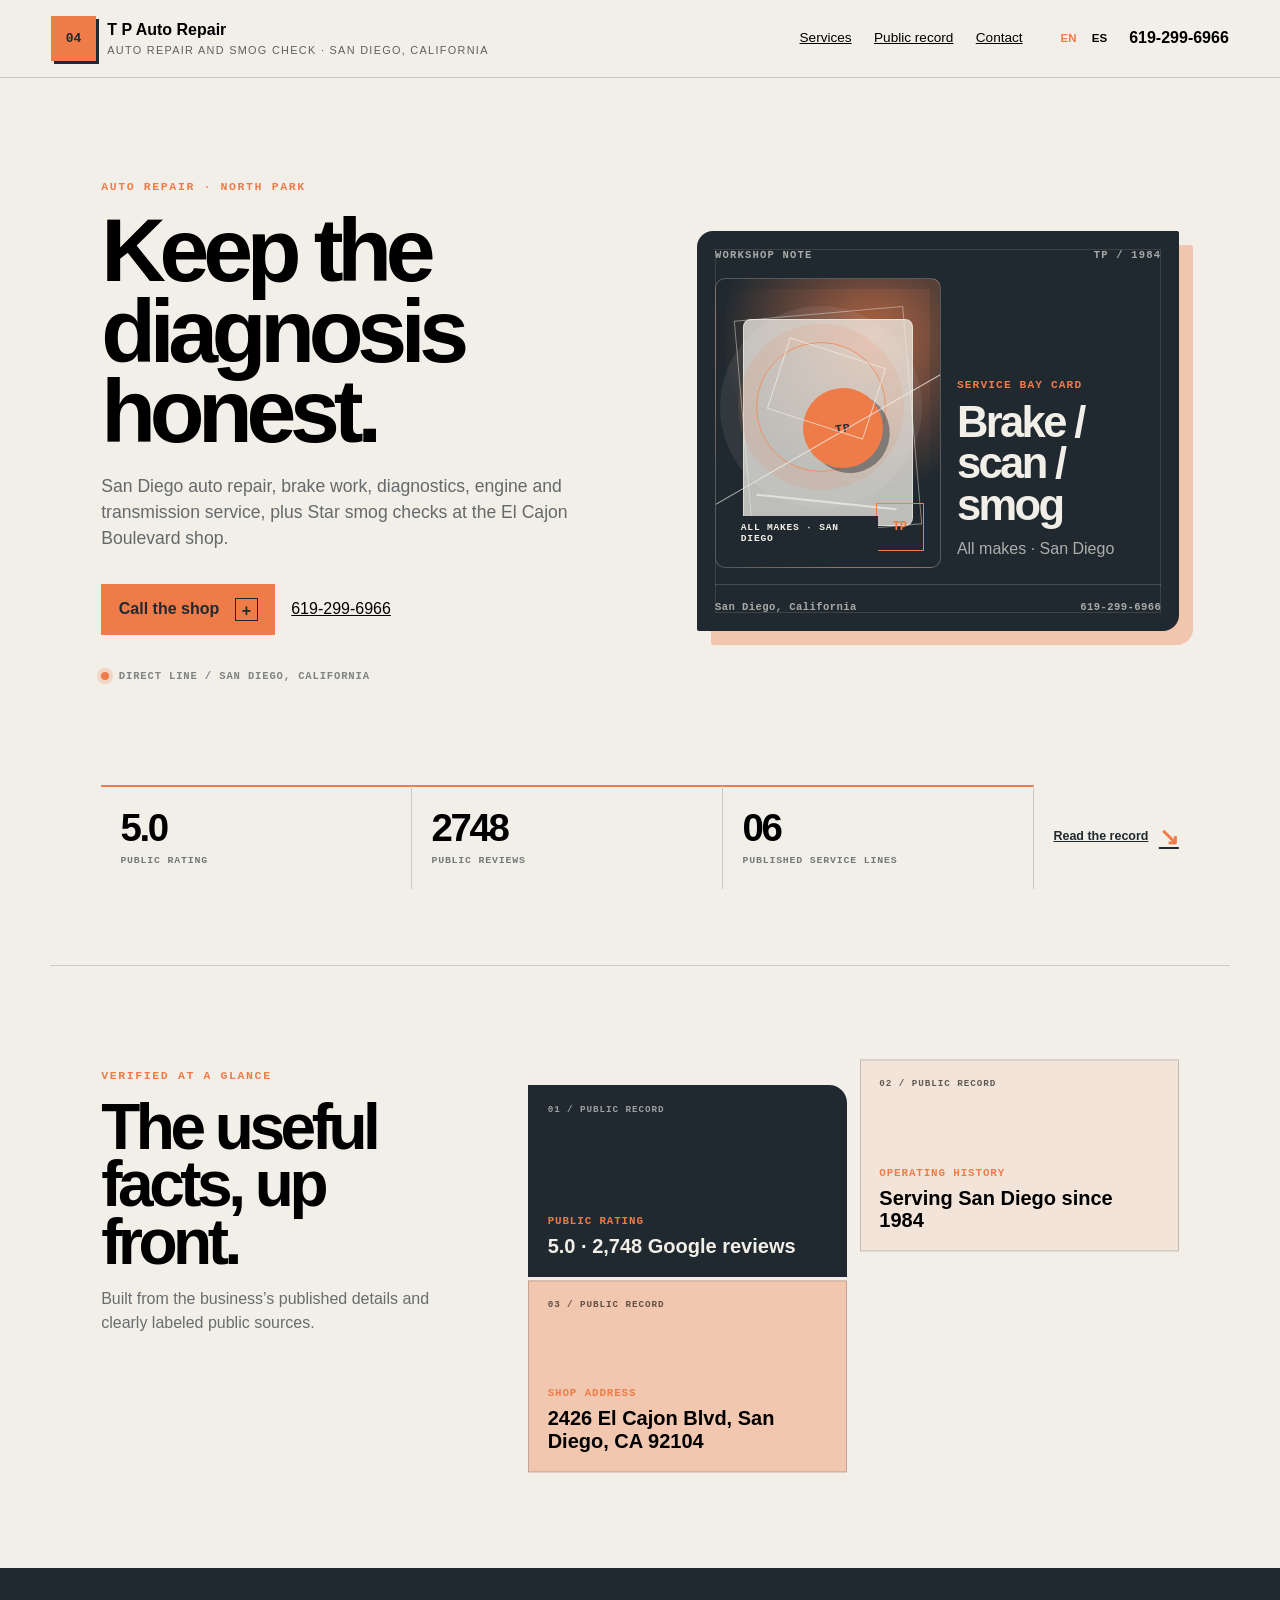
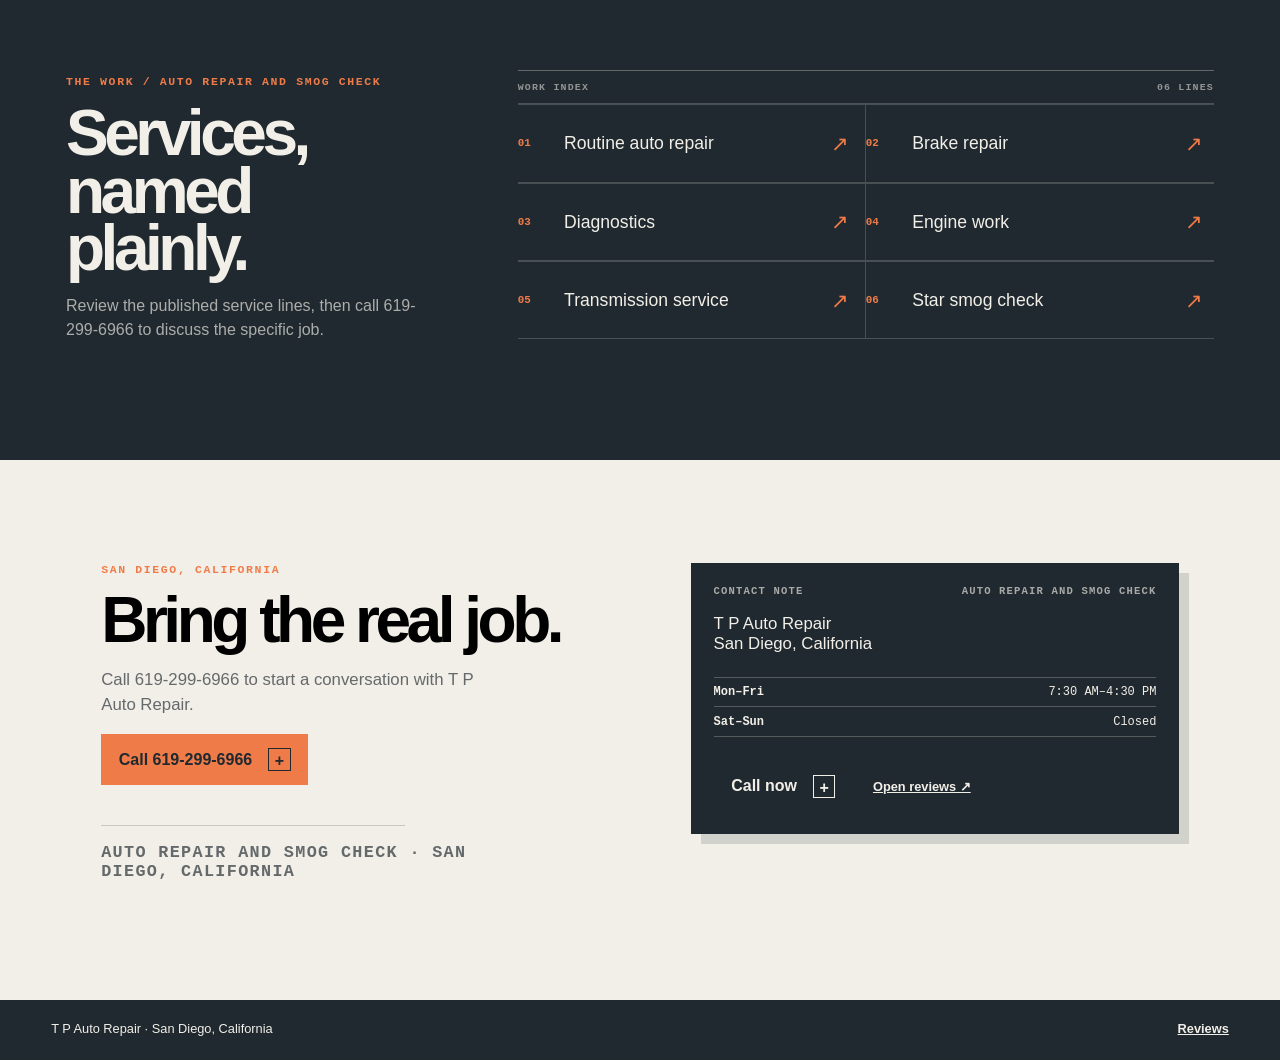
==== index.html @ 84c74f7d "Create tp-auto-repair-preview preview" ====
<!doctype html>
<html lang="en">
<head>
  <meta charset="utf-8"><meta name="viewport" content="width=device-width, initial-scale=1">
  <meta name="description" content="T P Auto Repair — Auto repair and smog check in San Diego, California.">
  <title>T P Auto Repair · San Diego, California</title>
  <link rel="stylesheet" href="styles.css">
</head>
<body class="layout-workshop" style="--accent:#ef7c48;--dark:#20292f;--paper:#f2efe8">
  <a class="skip" href="#contact">Skip to contact</a>
  <header class="topbar"><a class="brand" href="#top"><span class="brand-mark">04</span><span><b>T P Auto Repair</b><small>Auto repair and smog check · San Diego, California</small></span></a><nav><a href="#services">Services</a><a href="#proof">Public record</a><a href="#contact">Contact</a></nav><div class="tools"><div class="language"><button data-language="en" aria-pressed="true">EN</button><button data-language="es" aria-pressed="false">ES</button></div><a class="phone" href="tel:+16192996966">619-299-6966</a></div></header>
  <main id="top">
    <section class="hero"><div class="hero-copy"><!-- sourced: site --><p class="eyebrow"><span class="lang lang-en">Auto repair · North Park</span><span class="lang lang-es">Reparación automotriz · North Park</span></p><!-- sourced: site --><h1><span class="lang lang-en">Keep the diagnosis honest.</span><span class="lang lang-es">Mantenga el diagnóstico claro.</span></h1><!-- sourced: site --><p class="lede"><span class="lang lang-en">San Diego auto repair, brake work, diagnostics, engine and transmission service, plus Star smog checks at the El Cajon Boulevard shop.</span><span class="lang lang-es">Reparación de autos en San Diego, frenos, diagnósticos, motor y transmisión, además de verificaciones Star smog en el taller de El Cajon Boulevard.</span></p><div class="actions"><a class="button" href="#contact"><span class="lang lang-en">Call the shop</span><span class="lang lang-es">Llame al taller</span> <span>+</span></a><a class="text-link" href="tel:+16192996966">619-299-6966</a></div><div class="hero-note"><span class="hero-note-dot"></span><span>Direct line / San Diego, California</span></div></div><div class="trade-object" aria-label="SERVICE BAY CARD"><div class="object-top"><span>WORKSHOP NOTE</span><span>TP / 1984</span></div><div class="object-grid"><div class="object-graphic"><span class="graphic-grid"></span><span class="graphic-ring"></span><span class="graphic-core">TP</span><span class="object-line line-one"></span><span class="object-line line-two"></span><span class="object-stamp">TP</span><span class="graphic-caption">All makes · San Diego</span></div><div class="object-copy"><small>SERVICE BAY CARD</small><strong>Brake / scan / smog</strong><p>All makes · San Diego</p></div></div><div class="object-foot"><span>San Diego, California</span><span>619-299-6966</span></div></div></section>
    <section class="signal-strip" aria-label="Public signals"><div class="signal"><strong>5.0</strong><span>Public rating</span></div><div class="signal"><strong>2748</strong><span>Public reviews</span></div><div class="signal"><strong>06</strong><span>Published service lines</span></div><a class="signal-link" href="#proof">Read the record <span>↘</span></a></section>
    <section class="record" id="proof"><div class="section-intro"><p class="eyebrow">Verified at a glance</p><h2>The useful facts, up front.</h2><p>Built from the business’s published details and clearly labeled public sources.</p></div><div class="record-grid"><article class="record-card record-card-1"><!-- sourced: site --><span class="record-index">01 / PUBLIC RECORD</span><span class="record-label">Public rating</span><strong>5.0 · 2,748 Google reviews</strong></article><article class="record-card record-card-2"><!-- sourced: site --><span class="record-index">02 / PUBLIC RECORD</span><span class="record-label">Operating history</span><strong>Serving San Diego since 1984</strong></article><article class="record-card record-card-3"><!-- sourced: site --><span class="record-index">03 / PUBLIC RECORD</span><span class="record-label">Shop address</span><strong>2426 El Cajon Blvd, San Diego, CA 92104</strong></article></div></section>
    <section class="services" id="services"><div class="services-heading"><p class="eyebrow">The work / Auto repair and smog check</p><h2>Services, named plainly.</h2><p>Review the published service lines, then call 619-299-6966 to discuss the specific job.</p></div><div class="service-panel"><div class="service-panel-top"><span>WORK INDEX</span><span>06 LINES</span></div><ul><li><!-- sourced: site --><span class="service-number">01</span><span class="service-name">Routine auto repair</span><span class="service-arrow">↗</span></li><li><!-- sourced: site --><span class="service-number">02</span><span class="service-name">Brake repair</span><span class="service-arrow">↗</span></li><li><!-- sourced: site --><span class="service-number">03</span><span class="service-name">Diagnostics</span><span class="service-arrow">↗</span></li><li><!-- sourced: site --><span class="service-number">04</span><span class="service-name">Engine work</span><span class="service-arrow">↗</span></li><li><!-- sourced: site --><span class="service-number">05</span><span class="service-name">Transmission service</span><span class="service-arrow">↗</span></li><li><!-- sourced: site --><span class="service-number">06</span><span class="service-name">Star smog check</span><span class="service-arrow">↗</span></li></ul></div></section>
    <section class="contact" id="contact"><div class="contact-lead"><p class="eyebrow">San Diego, California</p><h2>Bring the real job.</h2><p>Call 619-299-6966 to start a conversation with T P Auto Repair.</p><a class="button" href="tel:+16192996966">Call 619-299-6966 <span>+</span></a><div class="contact-rule"></div><p class="contact-micro">Auto repair and smog check · San Diego, California</p></div><div class="contact-card"><div class="object-top"><span>CONTACT NOTE</span><span>Auto repair and smog check</span></div><p class="contact-address">T P Auto Repair<br>San Diego, California</p><div class="hours"><div><span>Mon–Fri</span><strong>7:30 AM–4:30 PM</strong></div><div><span>Sat–Sun</span><strong>Closed</strong></div></div><div class="contact-actions"><a class="button button-dark" href="tel:+16192996966">Call now <span>+</span></a><a class="review-link" href="review.html">Open reviews ↗</a></div></div></section>
  </main>
  <footer><span>T P Auto Repair · San Diego, California</span><a href="review.html">Reviews</a></footer>
  <script src="script.js"></script>
</body></html>
---- styles.css ----
:root{font-family:Arial,"Helvetica Neue",sans-serif;color:var(--dark);background:#202a2d}*{box-sizing:border-box}html{scroll-behavior:smooth}body{margin:0;background:var(--paper);line-height:1.5}.lang-es{display:none}.topbar{display:flex;align-items:center;gap:2rem;padding:1rem clamp(1rem,4vw,4rem);border-bottom:1px solid color-mix(in srgb,var(--dark) 20%,transparent);background:var(--paper)}.brand{display:flex;align-items:center;gap:.7rem;color:inherit;text-decoration:none}.brand-mark{display:grid;place-items:center;width:2.8rem;height:2.8rem;background:var(--dark);color:var(--paper);font-weight:800}.brand b,.brand small{display:block}.brand small{font-size:.68rem;letter-spacing:.12em;text-transform:uppercase;opacity:.6}.topbar nav{display:flex;gap:1.4rem;margin-left:auto;font-size:.85rem}.topbar nav a,.phone,.text-link,footer a{color:inherit}.tools{display:flex;align-items:center;gap:1rem}.language{display:flex;gap:.2rem}.language button{border:0;background:none;color:inherit;cursor:pointer;font:700 .72rem Arial}.language button[aria-pressed=true]{color:var(--accent)}.phone{font-weight:700;text-decoration:none}.hero{display:grid;grid-template-columns:minmax(0,1fr) minmax(340px,.95fr);gap:clamp(2rem,7vw,7rem);align-items:center;max-width:1180px;margin:auto;padding:clamp(3rem,8vw,7rem) clamp(1rem,4vw,4rem)}.hero-copy{max-width:35rem}.eyebrow{margin:0 0 1rem;color:var(--accent);font:700 .72rem/1.2 monospace;letter-spacing:.14em;text-transform:uppercase}.hero h1{margin:0 0 1.3rem;font-size:clamp(3rem,7vw,6.4rem);line-height:.9;letter-spacing:-.07em}.lede{max-width:31rem;color:color-mix(in srgb,var(--dark) 68%,transparent);font-size:1.1rem}.actions{display:flex;align-items:center;gap:1rem;flex-wrap:wrap;margin-top:2rem}.button{display:inline-flex;align-items:center;gap:1rem;padding:.85rem 1.1rem;background:var(--accent);color:var(--dark);text-decoration:none;font-weight:800}.button>span:not(.lang){display:grid;place-items:center;width:1.4rem;height:1.4rem;border:1px solid currentColor}.button-dark{background:var(--dark);color:var(--paper)}.trade-object,.contact-card{background:var(--dark);color:var(--paper);padding:1.1rem;box-shadow:12px 12px 0 color-mix(in srgb,var(--dark) 15%,transparent)}.object-top,.object-foot{display:flex;justify-content:space-between;gap:1rem;color:color-mix(in srgb,var(--paper) 65%,transparent);font:700 .66rem/1.2 monospace;letter-spacing:.11em;text-transform:uppercase}.object-grid{display:grid;grid-template-columns:1.05fr .95fr;gap:1rem;margin:1rem 0}.object-graphic{position:relative;min-height:290px;overflow:hidden;border:1px solid color-mix(in srgb,var(--paper) 25%,transparent);background:linear-gradient(135deg,color-mix(in srgb,var(--accent) 70%,var(--dark)),var(--dark))}.object-graphic:before,.object-graphic:after{position:absolute;content:"";background:color-mix(in srgb,var(--paper) 75%,transparent)}.object-graphic:before{inset:14% 12%;border:1px solid color-mix(in srgb,var(--paper) 60%,transparent);transform:rotate(-8deg)}.object-graphic:after{width:140%;height:1px;top:51%;left:-10%;transform:rotate(-30deg)}.object-line{position:absolute;z-index:1;display:block;border:1px solid color-mix(in srgb,var(--paper) 70%,transparent)}.line-one{width:45%;height:26%;top:25%;left:27%;transform:rotate(18deg)}.line-two{width:63%;height:1px;bottom:22%;left:18%;transform:rotate(6deg)}.object-stamp{position:absolute;right:1rem;bottom:1rem;z-index:2;display:grid;place-items:center;width:3rem;height:3rem;border:1px solid var(--accent);color:var(--accent);font:700 .75rem monospace}.object-copy{display:flex;flex-direction:column;justify-content:flex-end;padding:0 0 .4rem}.object-copy small{color:var(--accent);font:700 .7rem monospace;letter-spacing:.1em;text-transform:uppercase}.object-copy strong{margin:.7rem 0;font-size:clamp(1.7rem,3.4vw,3rem);line-height:.95;letter-spacing:-.06em}.object-copy p{margin:0;color:color-mix(in srgb,var(--paper) 68%,transparent)}.object-foot{padding-top:1rem;border-top:1px solid color-mix(in srgb,var(--paper) 18%,transparent);letter-spacing:.04em;text-transform:none}.facts,.services,.contact{max-width:1180px;margin:auto;padding:clamp(3rem,7vw,6rem) clamp(1rem,4vw,4rem)}.facts{display:grid;grid-template-columns:.7fr 1.3fr;gap:4rem;border-top:1px solid color-mix(in srgb,var(--dark) 18%,transparent)}.facts h2,.services h2,.contact h2{margin:0;font-size:clamp(2.5rem,5vw,5rem);line-height:.95;letter-spacing:-.06em}.facts ul,.services ul{display:grid;grid-template-columns:repeat(2,1fr);gap:0;margin:0;padding:0;list-style:none;border-top:1px solid color-mix(in srgb,var(--dark) 20%,transparent)}.facts li,.services li{display:grid;gap:.3rem;padding:1rem;border-bottom:1px solid color-mix(in srgb,var(--dark) 20%,transparent)}.facts li:nth-child(odd),.services li:nth-child(odd){border-right:1px solid color-mix(in srgb,var(--dark) 20%,transparent)}.facts li span{font:700 .7rem monospace;letter-spacing:.08em;text-transform:uppercase;color:var(--accent)}.facts li strong{font-size:1.1rem}.services{display:grid;grid-template-columns:.7fr 1.3fr;gap:4rem;background:var(--dark);color:var(--paper)}.services ul{border-color:color-mix(in srgb,var(--paper) 20%,transparent)}.services li{font-size:1.2rem;border-color:color-mix(in srgb,var(--paper) 20%,transparent)}.services li:nth-child(odd){border-right-color:color-mix(in srgb,var(--paper) 20%,transparent)}.contact{display:grid;grid-template-columns:1fr 1fr;gap:clamp(2rem,8vw,8rem);align-items:start}.contact>div>p:not(.eyebrow){max-width:25rem;color:color-mix(in srgb,var(--dark) 68%,transparent);font-size:1.05rem}.contact-card{box-shadow:none}.contact-address{font-size:1.5rem;line-height:1.15}.hours{margin:1.5rem 0;border-top:1px solid color-mix(in srgb,var(--paper) 25%,transparent)}.hours div{display:flex;justify-content:space-between;gap:1rem;padding:.45rem 0;border-bottom:1px solid color-mix(in srgb,var(--paper) 25%,transparent);font:700 .75rem monospace}.hours strong{font-weight:400}.contact-card .button{margin-top:.5rem}footer{display:flex;justify-content:space-between;padding:1.2rem clamp(1rem,4vw,4rem);background:var(--dark);color:var(--paper);font-size:.8rem}.review-page{min-height:100vh;display:grid;place-items:center;background:var(--dark)}.review-card{width:min(36rem,calc(100% - 2rem));padding:2rem;background:var(--paper);box-shadow:12px 12px 0 color-mix(in srgb,var(--accent) 65%,transparent)}.review-card h1{margin:.2rem 0 1rem;font-size:clamp(2.8rem,8vw,5rem);line-height:.9}.back{color:inherit}.review-destination{display:grid;gap:.5rem;padding:1rem;border:1px solid var(--dark);background:color-mix(in srgb,var(--accent) 30%,var(--paper))}.review-destination a{font-weight:800}.review-source{margin-top:1rem;font:700 .75rem monospace}@media(max-width:760px){.topbar nav{display:none}.tools{margin-left:auto}.hero,.facts,.services,.contact{grid-template-columns:1fr}.hero{padding-top:3rem}.facts ul,.services ul{grid-template-columns:1fr}.facts li:nth-child(odd),.services li:nth-child(odd){border-right:0}.object-grid{grid-template-columns:1fr}.object-graphic{min-height:210px}}.skip{position:absolute;left:-9999px;top:-9999px}.skip:focus{left:1rem;top:1rem;z-index:10;background:var(--accent);padding:.6rem}.hero-note{display:flex;align-items:center;gap:.6rem;margin-top:2.2rem;color:color-mix(in srgb,var(--dark) 55%,transparent);font:700 .66rem monospace;letter-spacing:.08em;text-transform:uppercase}.hero-note-dot{width:.5rem;height:.5rem;border-radius:50%;background:var(--accent);box-shadow:0 0 0 .25rem color-mix(in srgb,var(--accent) 22%,transparent)}.trade-object{position:relative;isolation:isolate}.trade-object:before{position:absolute;content:"";inset:1.1rem;border:1px solid color-mix(in srgb,var(--paper) 13%,transparent);pointer-events:none}.object-graphic{background-image:linear-gradient(color-mix(in srgb,var(--paper) 10%,transparent) 1px,transparent 1px),linear-gradient(90deg,color-mix(in srgb,var(--paper) 10%,transparent) 1px,transparent 1px),linear-gradient(145deg,color-mix(in srgb,var(--accent) 72%,var(--dark)),var(--dark) 66%);background-size:32px 32px,32px 32px,100% 100%;box-shadow:inset 0 0 0 10px color-mix(in srgb,var(--dark) 18%,transparent)}.graphic-grid{position:absolute;inset:12%;border:1px solid color-mix(in srgb,var(--paper) 45%,transparent);transform:rotate(-5deg)}.graphic-ring{position:absolute;left:18%;top:22%;width:58%;aspect-ratio:1;border:1px solid color-mix(in srgb,var(--accent) 85%,white);border-radius:50%;box-shadow:0 0 0 18px color-mix(in srgb,var(--accent) 12%,transparent),0 0 0 36px color-mix(in srgb,var(--paper) 8%,transparent)}.graphic-core{position:absolute;left:39%;top:38%;display:grid;place-items:center;width:5rem;height:5rem;border-radius:50%;background:var(--accent);color:var(--dark);font:800 .72rem monospace;letter-spacing:.08em;transform:rotate(-8deg);box-shadow:6px 6px 0 color-mix(in srgb,var(--dark) 45%,transparent)}.graphic-caption{position:absolute;left:1rem;bottom:1rem;z-index:2;max-width:65%;padding:.4rem .55rem;background:var(--dark);color:var(--paper);font:700 .6rem monospace;letter-spacing:.08em;text-transform:uppercase}.signal-strip{display:grid;grid-template-columns:repeat(3,1fr) auto;max-width:1180px;margin:0 auto;padding:0 clamp(1rem,4vw,4rem) clamp(3rem,6vw,5rem);align-items:stretch}.signal{display:flex;flex-direction:column;justify-content:center;min-height:6.5rem;padding:1rem 1.2rem;border-top:2px solid var(--accent);border-right:1px solid color-mix(in srgb,var(--dark) 18%,transparent)}.signal strong{font-size:clamp(1.8rem,3vw,2.7rem);line-height:1;letter-spacing:-.06em}.signal span{margin-top:.5rem;color:color-mix(in srgb,var(--dark) 60%,transparent);font:700 .62rem monospace;letter-spacing:.08em;text-transform:uppercase}.signal-link{display:flex;align-items:center;gap:.65rem;padding:1rem 0 1rem 1.2rem;color:var(--dark);font-weight:800;font-size:.78rem;white-space:nowrap}.signal-link span{color:var(--accent);font-size:1.5rem}.record{display:grid;grid-template-columns:.7fr 1.3fr;gap:clamp(2rem,6vw,6rem);max-width:1180px;margin:auto;padding:clamp(4rem,8vw,7rem) clamp(1rem,4vw,4rem);border-top:1px solid color-mix(in srgb,var(--dark) 18%,transparent)}.section-intro h2,.services-heading h2,.contact h2{margin:0;font-size:clamp(2.7rem,5vw,5.4rem);line-height:.9;letter-spacing:-.07em}.section-intro>p:not(.eyebrow),.services-heading>p:not(.eyebrow){color:color-mix(in srgb,var(--dark) 66%,transparent);font-size:1rem;max-width:22rem}.record-grid{display:grid;grid-template-columns:repeat(2,1fr);gap:.8rem}.record-card{display:flex;flex-direction:column;min-height:12rem;padding:1.15rem;background:color-mix(in srgb,var(--accent) 10%,var(--paper));border:1px solid color-mix(in srgb,var(--dark) 22%,transparent);position:relative}.record-card-1{background:var(--dark);color:var(--paper);transform:translateY(1rem)}.record-card-2{transform:translateY(-.6rem)}.record-card-3{background:color-mix(in srgb,var(--accent) 35%,var(--paper));transform:translateY(.4rem)}.record-index{font:700 .58rem monospace;letter-spacing:.1em;opacity:.6}.record-label{margin-top:auto;color:var(--accent);font:700 .68rem monospace;letter-spacing:.08em;text-transform:uppercase}.record-card strong{margin-top:.5rem;font-size:1.25rem;line-height:1.12}.services{display:grid;grid-template-columns:.7fr 1.3fr;gap:clamp(2rem,6vw,6rem);max-width:none;padding:clamp(4rem,8vw,7rem) max(calc((100% - 1180px)/2 + 1rem),1rem);background:var(--dark);color:var(--paper)}.services-heading{padding-top:.3rem}.services-heading>p:not(.eyebrow){color:color-mix(in srgb,var(--paper) 67%,transparent)}.service-panel{border-top:1px solid color-mix(in srgb,var(--paper) 32%,transparent)}.service-panel-top{display:flex;justify-content:space-between;padding:.65rem 0;color:color-mix(in srgb,var(--paper) 55%,transparent);font:700 .62rem monospace;letter-spacing:.12em}.service-panel ul{display:grid;grid-template-columns:repeat(2,1fr);list-style:none;margin:0;padding:0}.service-panel li{display:grid;grid-template-columns:2.3rem 1fr auto;align-items:center;gap:.6rem;min-height:4.5rem;padding:.75rem .7rem  .75rem 0;border-top:1px solid color-mix(in srgb,var(--paper) 19%,transparent);font-size:1.1rem}.service-panel li:nth-child(odd){border-right:1px solid color-mix(in srgb,var(--paper) 19%,transparent);padding-right:1rem}.service-number{color:var(--accent);font:700 .68rem monospace}.service-name{line-height:1.05}.service-arrow{color:var(--accent);font-size:1.3rem}.contact{display:grid;grid-template-columns:1fr 1fr;gap:clamp(2rem,8vw,8rem);max-width:1180px;margin:auto;padding:clamp(4rem,8vw,7rem) clamp(1rem,4vw,4rem);align-items:start}.contact-lead>p:not(.eyebrow){max-width:25rem;color:color-mix(in srgb,var(--dark) 68%,transparent);font-size:1.08rem}.contact-rule{width:100%;max-width:19rem;margin:2.5rem 0 1rem;border-top:1px solid color-mix(in srgb,var(--dark) 20%,transparent)}.contact-micro{color:color-mix(in srgb,var(--dark) 58%,transparent);font:700 .65rem monospace;letter-spacing:.08em;text-transform:uppercase}.contact-card{padding:1.4rem;box-shadow:10px 10px 0 color-mix(in srgb,var(--dark) 15%,transparent)}.contact-card .contact-address{color:var(--paper)}.contact-actions{display:flex;align-items:center;gap:1.25rem;flex-wrap:wrap}.review-link{color:var(--paper);font-weight:800;font-size:.8rem}.contact-card .button{margin-top:0}footer{display:flex;justify-content:space-between;gap:1rem;padding:1.2rem clamp(1rem,4vw,4rem);background:var(--dark);color:var(--paper);font-size:.8rem}footer a{font-weight:800}.review-page{padding:2rem}.review-card{border:1px solid color-mix(in srgb,var(--dark) 22%,transparent)}@media(max-width:760px){.signal-strip{grid-template-columns:repeat(3,1fr);padding-bottom:3rem}.signal-link{grid-column:1/-1;padding:1.1rem 0 0}.record,.services,.contact{grid-template-columns:1fr}.record-grid{grid-template-columns:1fr}.record-card-1,.record-card-2,.record-card-3{transform:none}.service-panel ul{grid-template-columns:1fr}.service-panel li:nth-child(odd){border-right:0;padding-right:.7rem}.object-grid{grid-template-columns:1fr}.graphic-core{left:42%;top:34%}}@media(max-width:500px){.topbar{gap:.7rem;padding:.8rem 1rem}.brand-mark{width:2.35rem;height:2.35rem}.brand b{font-size:.88rem}.brand small{font-size:.55rem}.phone{font-size:.72rem}.signal-strip{padding-inline:1rem}.signal{padding-inline:.65rem}.signal strong{font-size:1.5rem}.signal span{font-size:.53rem}.record,.services,.contact{padding-inline:1rem}.record-card{min-height:10rem}.object-copy strong{font-size:2rem}.contact-actions .button{width:100%}}.contact .contact-card p.contact-address{color:var(--paper)!important}.layout-workshop .brand-mark{background:var(--accent);color:var(--dark);font-family:monospace;box-shadow:3px 3px 0 var(--dark)}.layout-workshop .hero h1,.layout-workshop .section-intro h2,.layout-workshop .services-heading h2,.layout-workshop .contact h2{font-family:Arial Black,Arial,sans-serif}.layout-workshop .trade-object{border-radius:16px 2px 16px 2px;box-shadow:14px 14px 0 color-mix(in srgb,var(--accent) 36%,transparent)}.layout-workshop .object-graphic{border-radius:10px;background:radial-gradient(circle at 70% 20%,color-mix(in srgb,var(--accent) 70%,var(--dark)),var(--dark) 55%)}.layout-workshop .object-graphic:before{transform:rotate(0);border-radius:8px}.layout-workshop .service-panel li{min-height:4.9rem}.layout-workshop .record-card-1{border-radius:0 18px 0 0}
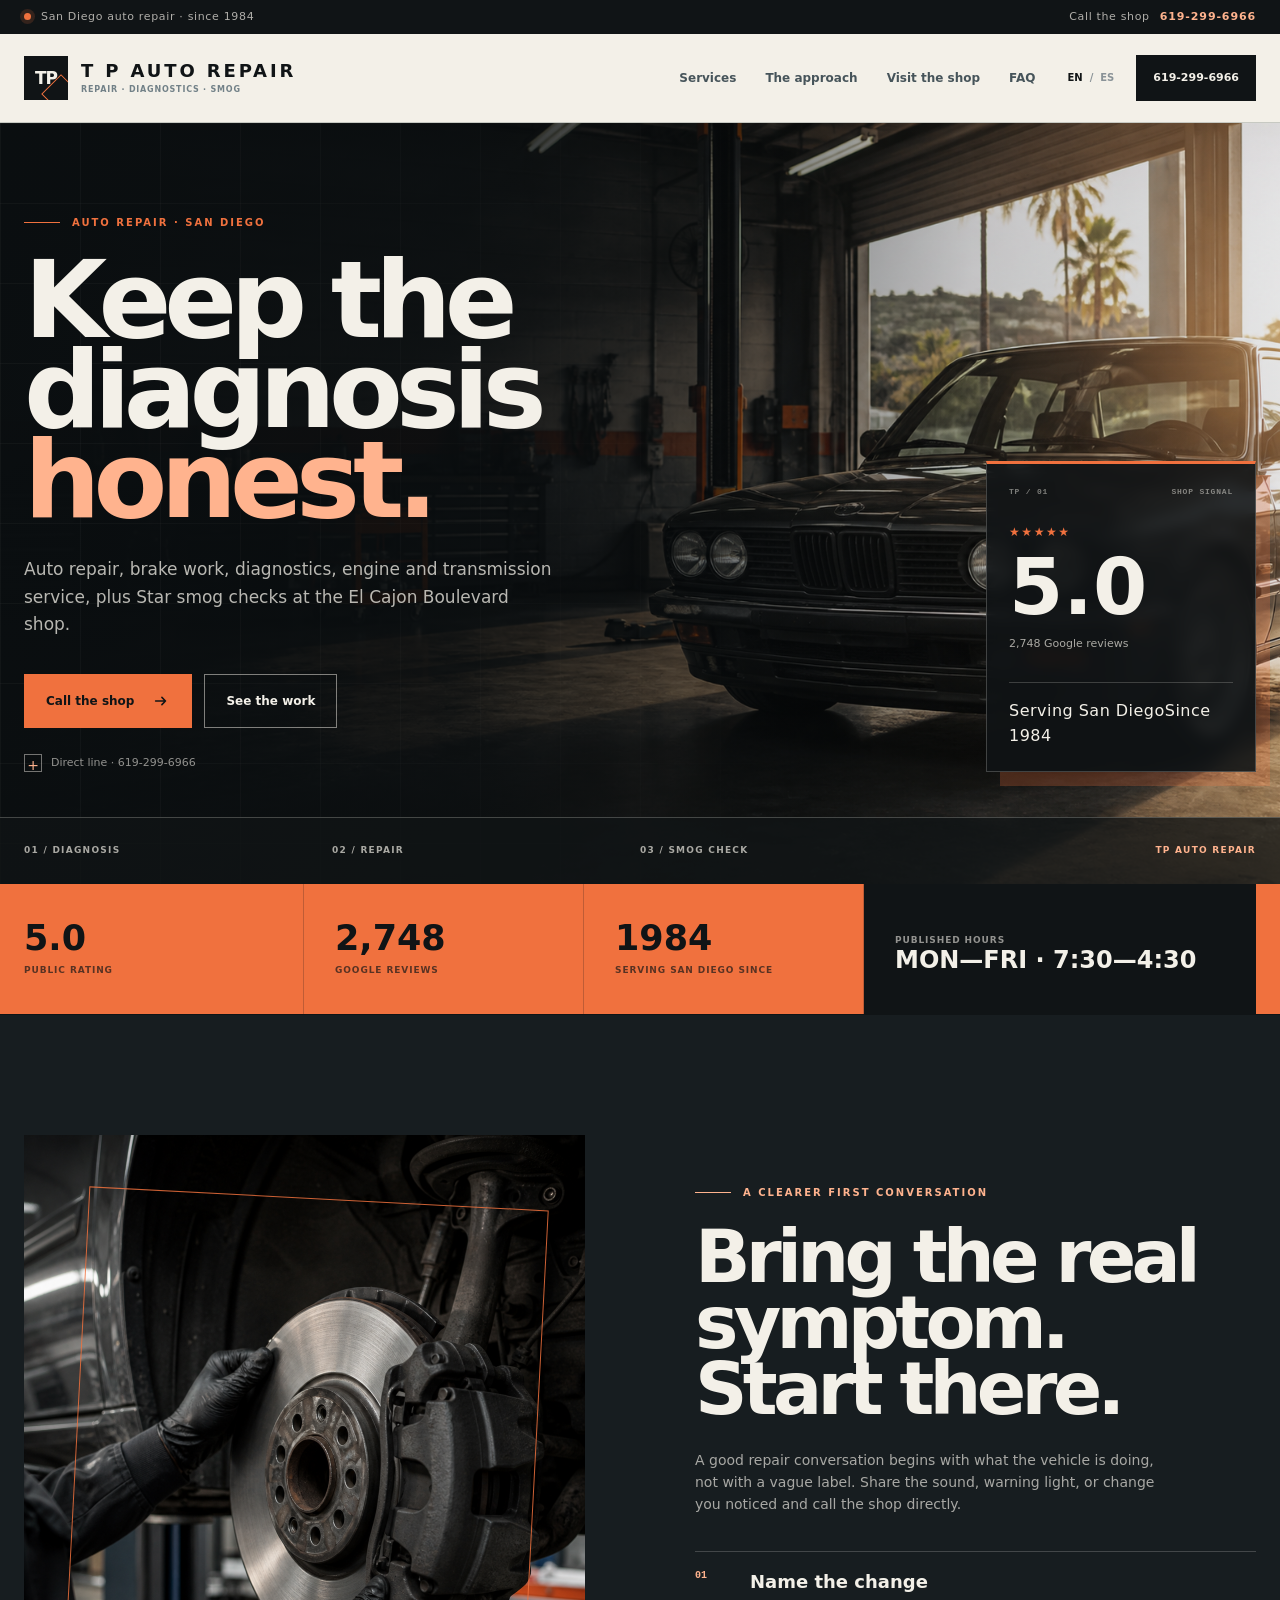
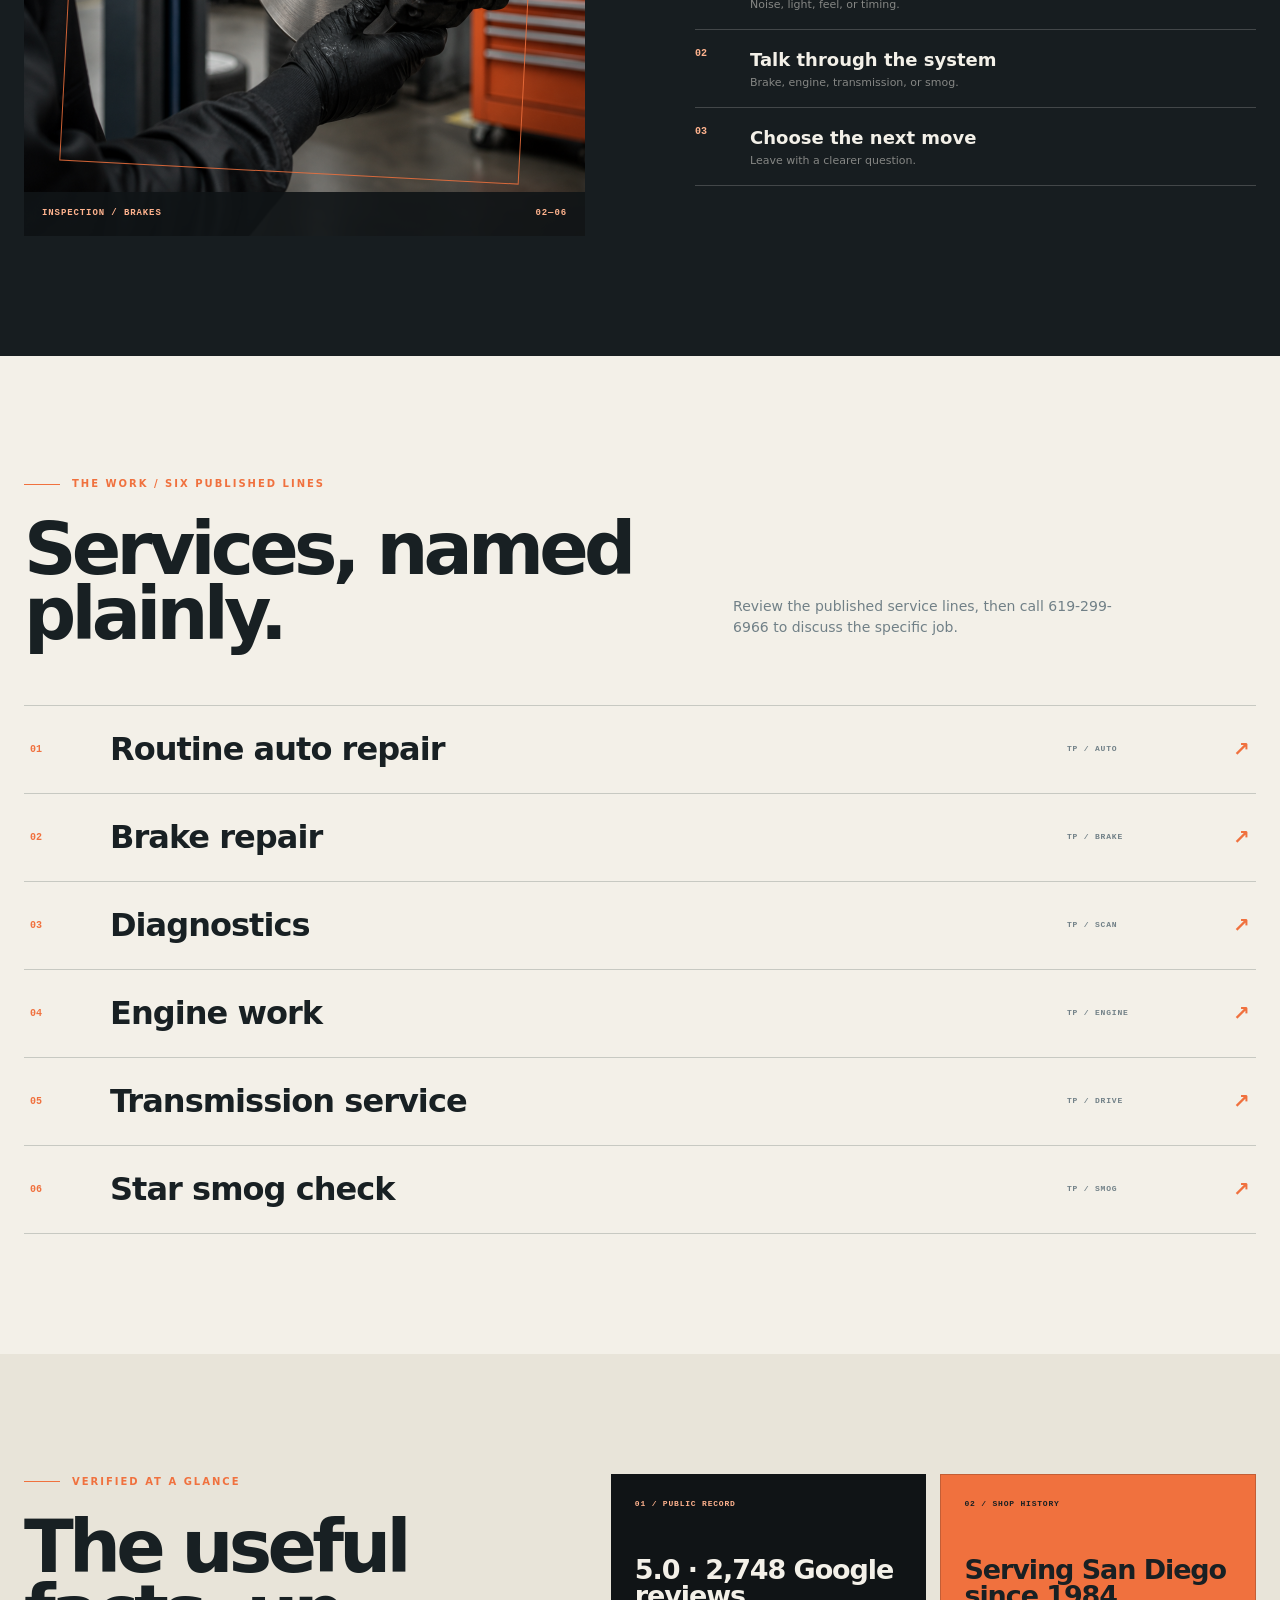
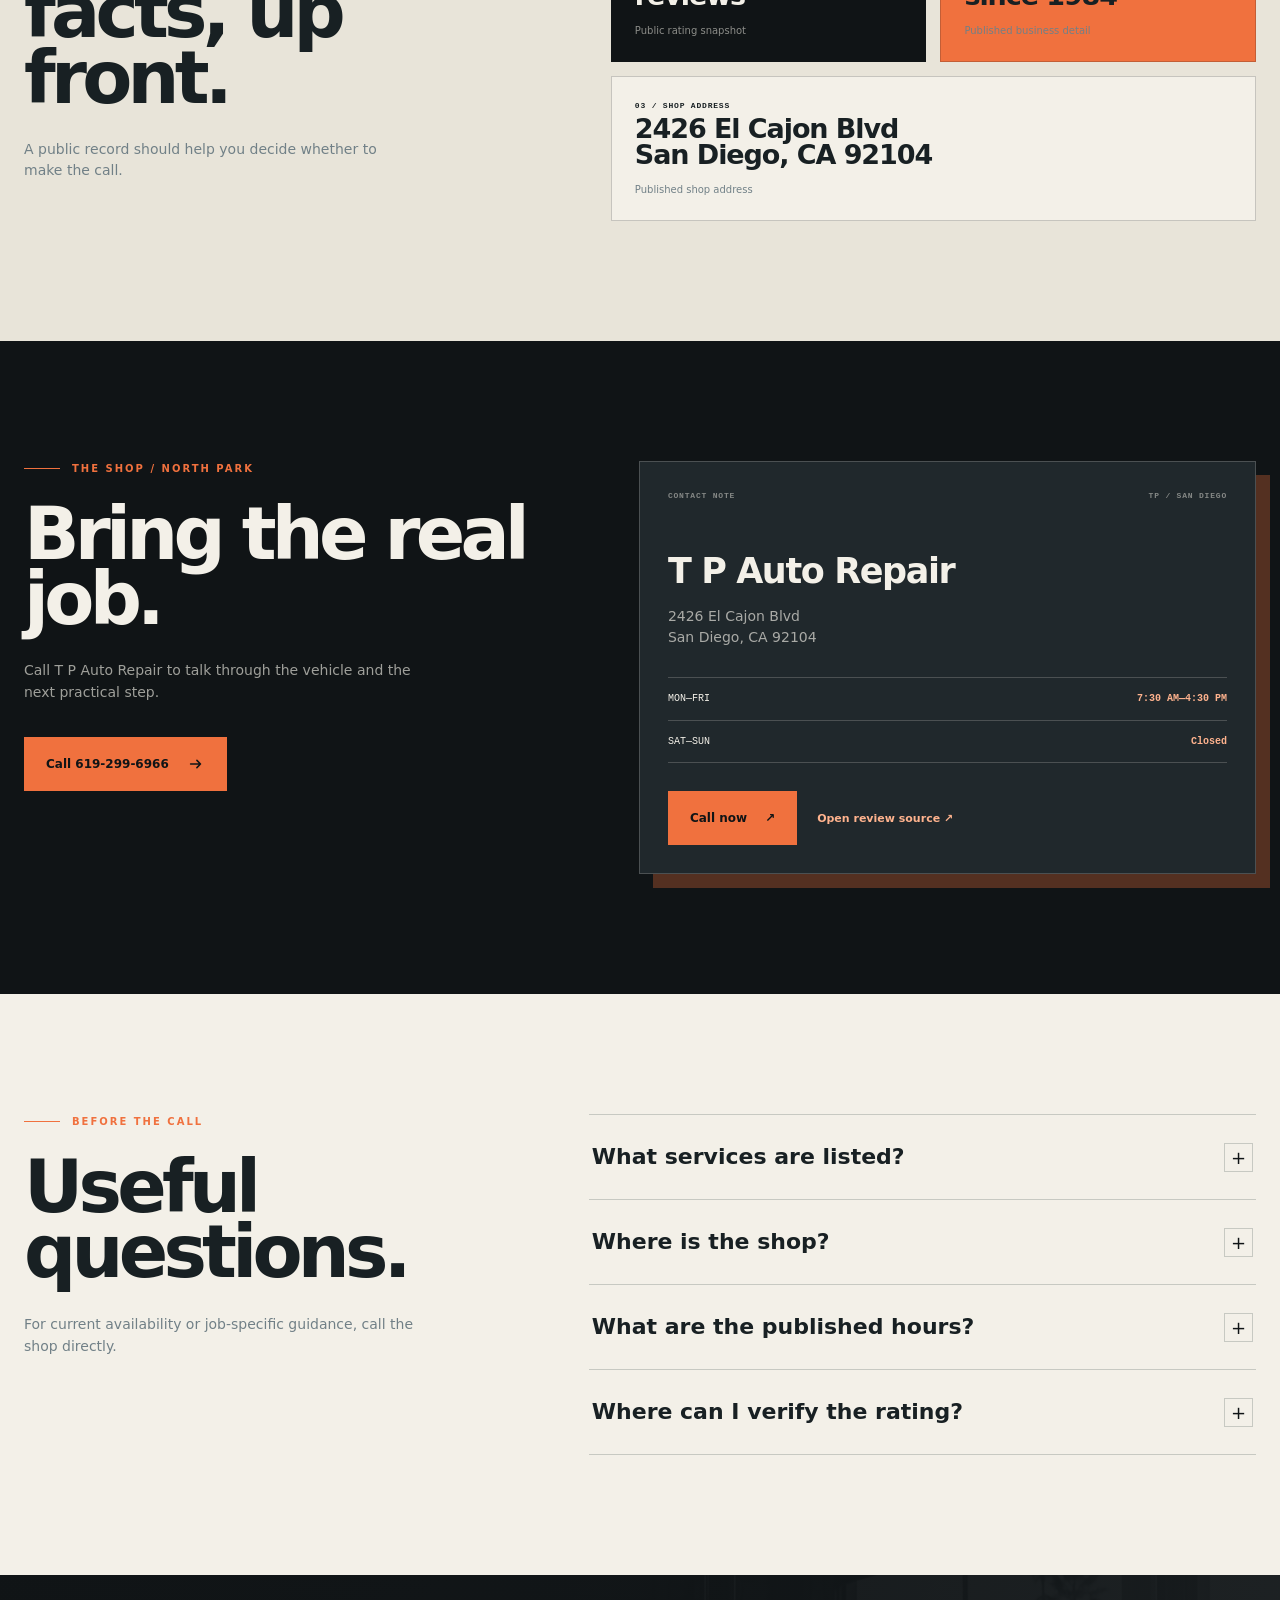
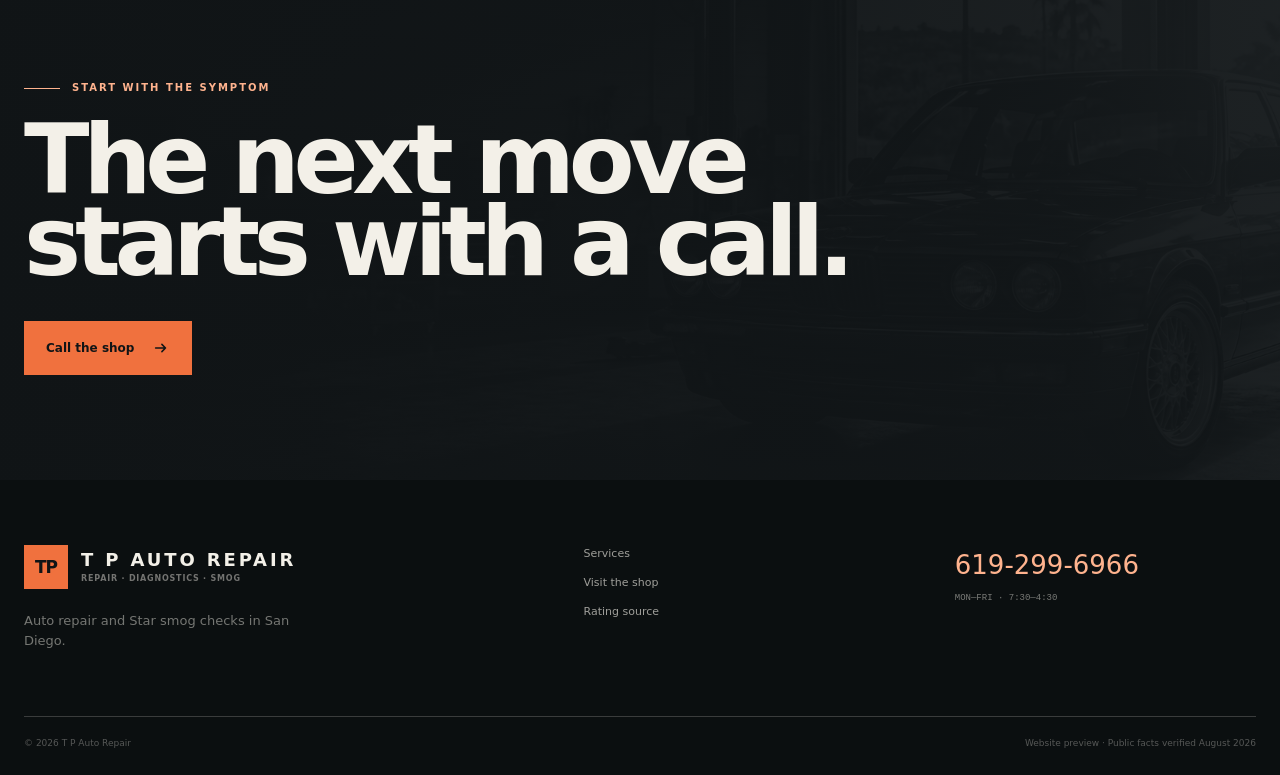
==== commit a4d31367: "Rebuild T P Auto Repair with precision garage design" ====
--- a/index.html
+++ b/index.html
@@ -1,21 +1,44 @@
 <!doctype html>
 <html lang="en">
 <head>
-  <meta charset="utf-8"><meta name="viewport" content="width=device-width, initial-scale=1">
-  <meta name="description" content="T P Auto Repair — Auto repair and smog check in San Diego, California.">
-  <title>T P Auto Repair · San Diego, California</title>
+  <meta charset="utf-8">
+  <meta name="viewport" content="width=device-width, initial-scale=1">
+  <meta name="theme-color" content="#101416">
+  <meta name="description" content="T P Auto Repair provides auto repair and Star smog checks in San Diego, California.">
+  <title>T P Auto Repair | San Diego Auto Repair &amp; Star Smog</title>
+  <link rel="preload" href="assets/tp-garage.jpg" as="image">
   <link rel="stylesheet" href="styles.css">
+  <script type="application/ld+json">{"@context":"https://schema.org","@type":"AutoRepair","name":"T P Auto Repair","telephone":"+1-619-299-6966","address":{"@type":"PostalAddress","streetAddress":"2426 El Cajon Blvd","addressLocality":"San Diego","addressRegion":"CA","postalCode":"92104"},"areaServed":"San Diego, California","openingHours":"Mo-Fr 07:30-16:30","aggregateRating":{"@type":"AggregateRating","ratingValue":"5.0","reviewCount":"2748"}}</script>
 </head>
-<body class="layout-workshop" style="--accent:#ef7c48;--dark:#20292f;--paper:#f2efe8">
-  <a class="skip" href="#contact">Skip to contact</a>
-  <header class="topbar"><a class="brand" href="#top"><span class="brand-mark">04</span><span><b>T P Auto Repair</b><small>Auto repair and smog check · San Diego, California</small></span></a><nav><a href="#services">Services</a><a href="#proof">Public record</a><a href="#contact">Contact</a></nav><div class="tools"><div class="language"><button data-language="en" aria-pressed="true">EN</button><button data-language="es" aria-pressed="false">ES</button></div><a class="phone" href="tel:+16192996966">619-299-6966</a></div></header>
-  <main id="top">
-    <section class="hero"><div class="hero-copy"><!-- sourced: site --><p class="eyebrow"><span class="lang lang-en">Auto repair · North Park</span><span class="lang lang-es">Reparación automotriz · North Park</span></p><!-- sourced: site --><h1><span class="lang lang-en">Keep the diagnosis honest.</span><span class="lang lang-es">Mantenga el diagnóstico claro.</span></h1><!-- sourced: site --><p class="lede"><span class="lang lang-en">San Diego auto repair, brake work, diagnostics, engine and transmission service, plus Star smog checks at the El Cajon Boulevard shop.</span><span class="lang lang-es">Reparación de autos en San Diego, frenos, diagnósticos, motor y transmisión, además de verificaciones Star smog en el taller de El Cajon Boulevard.</span></p><div class="actions"><a class="button" href="#contact"><span class="lang lang-en">Call the shop</span><span class="lang lang-es">Llame al taller</span> <span>+</span></a><a class="text-link" href="tel:+16192996966">619-299-6966</a></div><div class="hero-note"><span class="hero-note-dot"></span><span>Direct line / San Diego, California</span></div></div><div class="trade-object" aria-label="SERVICE BAY CARD"><div class="object-top"><span>WORKSHOP NOTE</span><span>TP / 1984</span></div><div class="object-grid"><div class="object-graphic"><span class="graphic-grid"></span><span class="graphic-ring"></span><span class="graphic-core">TP</span><span class="object-line line-one"></span><span class="object-line line-two"></span><span class="object-stamp">TP</span><span class="graphic-caption">All makes · San Diego</span></div><div class="object-copy"><small>SERVICE BAY CARD</small><strong>Brake / scan / smog</strong><p>All makes · San Diego</p></div></div><div class="object-foot"><span>San Diego, California</span><span>619-299-6966</span></div></div></section>
-    <section class="signal-strip" aria-label="Public signals"><div class="signal"><strong>5.0</strong><span>Public rating</span></div><div class="signal"><strong>2748</strong><span>Public reviews</span></div><div class="signal"><strong>06</strong><span>Published service lines</span></div><a class="signal-link" href="#proof">Read the record <span>↘</span></a></section>
-    <section class="record" id="proof"><div class="section-intro"><p class="eyebrow">Verified at a glance</p><h2>The useful facts, up front.</h2><p>Built from the business’s published details and clearly labeled public sources.</p></div><div class="record-grid"><article class="record-card record-card-1"><!-- sourced: site --><span class="record-index">01 / PUBLIC RECORD</span><span class="record-label">Public rating</span><strong>5.0 · 2,748 Google reviews</strong></article><article class="record-card record-card-2"><!-- sourced: site --><span class="record-index">02 / PUBLIC RECORD</span><span class="record-label">Operating history</span><strong>Serving San Diego since 1984</strong></article><article class="record-card record-card-3"><!-- sourced: site --><span class="record-index">03 / PUBLIC RECORD</span><span class="record-label">Shop address</span><strong>2426 El Cajon Blvd, San Diego, CA 92104</strong></article></div></section>
-    <section class="services" id="services"><div class="services-heading"><p class="eyebrow">The work / Auto repair and smog check</p><h2>Services, named plainly.</h2><p>Review the published service lines, then call 619-299-6966 to discuss the specific job.</p></div><div class="service-panel"><div class="service-panel-top"><span>WORK INDEX</span><span>06 LINES</span></div><ul><li><!-- sourced: site --><span class="service-number">01</span><span class="service-name">Routine auto repair</span><span class="service-arrow">↗</span></li><li><!-- sourced: site --><span class="service-number">02</span><span class="service-name">Brake repair</span><span class="service-arrow">↗</span></li><li><!-- sourced: site --><span class="service-number">03</span><span class="service-name">Diagnostics</span><span class="service-arrow">↗</span></li><li><!-- sourced: site --><span class="service-number">04</span><span class="service-name">Engine work</span><span class="service-arrow">↗</span></li><li><!-- sourced: site --><span class="service-number">05</span><span class="service-name">Transmission service</span><span class="service-arrow">↗</span></li><li><!-- sourced: site --><span class="service-number">06</span><span class="service-name">Star smog check</span><span class="service-arrow">↗</span></li></ul></div></section>
-    <section class="contact" id="contact"><div class="contact-lead"><p class="eyebrow">San Diego, California</p><h2>Bring the real job.</h2><p>Call 619-299-6966 to start a conversation with T P Auto Repair.</p><a class="button" href="tel:+16192996966">Call 619-299-6966 <span>+</span></a><div class="contact-rule"></div><p class="contact-micro">Auto repair and smog check · San Diego, California</p></div><div class="contact-card"><div class="object-top"><span>CONTACT NOTE</span><span>Auto repair and smog check</span></div><p class="contact-address">T P Auto Repair<br>San Diego, California</p><div class="hours"><div><span>Mon–Fri</span><strong>7:30 AM–4:30 PM</strong></div><div><span>Sat–Sun</span><strong>Closed</strong></div></div><div class="contact-actions"><a class="button button-dark" href="tel:+16192996966">Call now <span>+</span></a><a class="review-link" href="review.html">Open reviews ↗</a></div></div></section>
+<body>
+  <a class="skip-link" href="#main">Skip to content</a>
+  <div class="topline"><div class="shell topline-inner"><span><i class="status-dot"></i><span class="lang lang-en">San Diego auto repair · since 1984</span><span class="lang lang-es">Reparación de autos en San Diego · desde 1984</span></span><a href="tel:+16192996966"><span class="lang lang-en">Call the shop</span><span class="lang lang-es">Llame al taller</span><b>619-299-6966</b></a></div></div>
+  <header class="site-header" id="top"><div class="shell nav-wrap">
+    <a class="brand" href="#top" aria-label="T P Auto Repair home"><span class="brand-mark"><b>TP</b><i></i></span><span class="brand-copy"><strong>T P AUTO REPAIR</strong><small>REPAIR · DIAGNOSTICS · SMOG</small></span></a>
+    <button class="menu-toggle" type="button" aria-expanded="false" aria-controls="primary-nav" aria-label="Open menu" onclick="return true"><span></span><span></span><span></span><span class="sr-only">Menu</span></button>
+    <nav class="primary-nav" id="primary-nav" aria-label="Primary navigation"><a href="#services"><span class="lang lang-en">Services</span><span class="lang lang-es">Servicios</span></a><a href="#approach"><span class="lang lang-en">The approach</span><span class="lang lang-es">El enfoque</span></a><a href="#contact"><span class="lang lang-en">Visit the shop</span><span class="lang lang-es">Visite el taller</span></a><a href="#faq">FAQ</a></nav>
+    <div class="nav-actions"><div class="language" aria-label="Language selection"><button type="button" data-language="en" aria-pressed="true" onclick="return true">EN</button><span>/</span><button type="button" data-language="es" aria-pressed="false" onclick="return true">ES</button></div><a class="nav-call" href="tel:+16192996966">619-299-6966</a></div>
+  </div></header>
+
+  <main id="main">
+    <section class="hero" aria-labelledby="hero-title"><div class="hero-image" role="img" aria-label="Classic car inside a San Diego auto repair shop"></div><div class="hero-shade"></div><div class="hero-grid-lines" aria-hidden="true"></div><div class="shell hero-inner"><div class="hero-copy reveal"><p class="kicker"><span class="orange-rule"></span><span class="lang lang-en">Auto repair · San Diego</span><span class="lang lang-es">Reparación · San Diego</span></p><h1 id="hero-title"><span class="lang lang-en">Keep the diagnosis <em>honest.</em></span><span class="lang lang-es">Un diagnóstico <em>claro.</em></span></h1><p class="hero-lede"><span class="lang lang-en">Auto repair, brake work, diagnostics, engine and transmission service, plus Star smog checks at the El Cajon Boulevard shop.</span><span class="lang lang-es">Reparación de autos, frenos, diagnósticos, motor y transmisión, además de verificaciones Star smog en el taller de El Cajon Boulevard.</span></p><div class="hero-actions"><a class="button button-orange" href="tel:+16192996966"><span class="lang lang-en">Call the shop</span><span class="lang lang-es">Llame al taller</span><svg viewBox="0 0 20 20" aria-hidden="true"><path d="M4 10h11M11 6l4 4-4 4"/></svg></a><a class="button button-quiet" href="#services"><span class="lang lang-en">See the work</span><span class="lang lang-es">Ver servicios</span></a></div><p class="hero-micro"><span class="micro-mark">+</span><span class="lang lang-en">Direct line · 619-299-6966</span><span class="lang lang-es">Línea directa · 619-299-6966</span></p></div><aside class="rating-object reveal"><div class="object-label"><span>TP / 01</span><span>SHOP SIGNAL</span></div><div class="rating-object-main"><span class="rating-stars">★★★★★</span><strong>5.0</strong><span>2,748 Google reviews</span></div><div class="rating-object-foot"><span>Serving San Diego</span><span>Since 1984</span></div></aside></div><div class="hero-index"><div class="shell hero-index-inner"><span>01 / Diagnosis</span><span>02 / Repair</span><span>03 / Smog check</span><span>TP AUTO REPAIR</span></div></div></section>
+
+    <section class="signal-band" aria-label="Public business signals"><div class="shell signal-grid"><div><strong>5.0</strong><span><span class="lang lang-en">Public rating</span><span class="lang lang-es">Calificación pública</span></span></div><div><strong>2,748</strong><span><span class="lang lang-en">Google reviews</span><span class="lang lang-es">Reseñas de Google</span></span></div><div><strong>1984</strong><span><span class="lang lang-en">Serving San Diego since</span><span class="lang lang-es">Sirviendo San Diego desde</span></span></div><div class="signal-call"><span><span class="lang lang-en">Published hours</span><span class="lang lang-es">Horario publicado</span></span><strong>MON—FRI · 7:30—4:30</strong></div></div></section>
+
+    <section class="section approach-section" id="approach"><div class="shell approach-grid"><figure class="detail-media reveal"><img src="assets/tp-brakes.jpg" alt="Gloved mechanic hands inspecting a brake rotor and caliper" loading="lazy"><figcaption><span>INSPECTION / BRAKES</span><span>02—06</span></figcaption></figure><div class="approach-copy reveal"><p class="kicker light-kicker"><span class="orange-rule"></span><span class="lang lang-en">A clearer first conversation</span><span class="lang lang-es">Una conversación más clara</span></p><h2><span class="lang lang-en">Bring the real symptom. Start there.</span><span class="lang lang-es">Traiga el síntoma real. Comience ahí.</span></h2><p><span class="lang lang-en">A good repair conversation begins with what the vehicle is doing, not with a vague label. Share the sound, warning light, or change you noticed and call the shop directly.</span><span class="lang lang-es">Una buena conversación comienza con lo que hace el vehículo, no con una etiqueta vaga. Comparta el sonido, la luz de advertencia o el cambio que notó y llame directamente al taller.</span></p><div class="approach-points"><div><span>01</span><strong><span class="lang lang-en">Name the change</span><span class="lang lang-es">Describa el cambio</span></strong><small><span class="lang lang-en">Noise, light, feel, or timing.</span><span class="lang lang-es">Ruido, luz, sensación o momento.</span></small></div><div><span>02</span><strong><span class="lang lang-en">Talk through the system</span><span class="lang lang-es">Hable del sistema</span></strong><small><span class="lang lang-en">Brake, engine, transmission, or smog.</span><span class="lang lang-es">Frenos, motor, transmisión o smog.</span></small></div><div><span>03</span><strong><span class="lang lang-en">Choose the next move</span><span class="lang lang-es">Elija el siguiente paso</span></strong><small><span class="lang lang-en">Leave with a clearer question.</span><span class="lang lang-es">Salga con una pregunta más clara.</span></small></div></div></div></div></section>
+
+    <section class="section services-section" id="services"><div class="shell"><div class="section-heading reveal"><div><p class="kicker"><span class="orange-rule"></span><span class="lang lang-en">The work / six published lines</span><span class="lang lang-es">El trabajo / seis servicios</span></p><h2><span class="lang lang-en">Services, named plainly.</span><span class="lang lang-es">Servicios, con nombres claros.</span></h2></div><p><span class="lang lang-en">Review the published service lines, then call 619-299-6966 to discuss the specific job.</span><span class="lang lang-es">Revise los servicios publicados y llame al 619-299-6966 para hablar de su vehículo.</span></p></div><div class="service-list"><a href="tel:+16192996966" class="service-row"><span>01</span><strong><span class="lang lang-en">Routine auto repair</span><span class="lang lang-es">Reparación general</span></strong><small>TP / AUTO</small><b>↗</b></a><a href="tel:+16192996966" class="service-row"><span>02</span><strong><span class="lang lang-en">Brake repair</span><span class="lang lang-es">Reparación de frenos</span></strong><small>TP / BRAKE</small><b>↗</b></a><a href="tel:+16192996966" class="service-row"><span>03</span><strong><span class="lang lang-en">Diagnostics</span><span class="lang lang-es">Diagnósticos</span></strong><small>TP / SCAN</small><b>↗</b></a><a href="tel:+16192996966" class="service-row"><span>04</span><strong><span class="lang lang-en">Engine work</span><span class="lang lang-es">Trabajo de motor</span></strong><small>TP / ENGINE</small><b>↗</b></a><a href="tel:+16192996966" class="service-row"><span>05</span><strong><span class="lang lang-en">Transmission service</span><span class="lang lang-es">Servicio de transmisión</span></strong><small>TP / DRIVE</small><b>↗</b></a><a href="tel:+16192996966" class="service-row"><span>06</span><strong><span class="lang lang-en">Star smog check</span><span class="lang lang-es">Verificación Star smog</span></strong><small>TP / SMOG</small><b>↗</b></a></div></div></section>
+
+    <section class="section record-section"><div class="shell record-grid"><div class="record-heading reveal"><p class="kicker"><span class="orange-rule"></span><span class="lang lang-en">Verified at a glance</span><span class="lang lang-es">Verificado de un vistazo</span></p><h2><span class="lang lang-en">The useful facts, up front.</span><span class="lang lang-es">Los datos útiles, al frente.</span></h2><p><span class="lang lang-en">A public record should help you decide whether to make the call.</span><span class="lang lang-es">Un registro público debe ayudarle a decidir si llamar.</span></p></div><div class="fact-cards"><article class="fact-card dark-card reveal"><span>01 / PUBLIC RECORD</span><strong>5.0 · 2,748 Google reviews</strong><small>Public rating snapshot</small></article><article class="fact-card orange-card reveal"><span>02 / SHOP HISTORY</span><strong>Serving San Diego since 1984</strong><small>Published business detail</small></article><article class="fact-card paper-card reveal"><span>03 / SHOP ADDRESS</span><strong>2426 El Cajon Blvd<br>San Diego, CA 92104</strong><small>Published shop address</small></article></div></div></section>
+
+    <section class="section contact-section" id="contact"><div class="shell contact-grid"><div class="contact-copy reveal"><p class="kicker"><span class="orange-rule"></span><span class="lang lang-en">The shop / North Park</span><span class="lang lang-es">El taller / North Park</span></p><h2><span class="lang lang-en">Bring the real job.</span><span class="lang lang-es">Traiga el trabajo real.</span></h2><p><span class="lang lang-en">Call T P Auto Repair to talk through the vehicle and the next practical step.</span><span class="lang lang-es">Llame a T P Auto Repair para hablar del vehículo y del siguiente paso.</span></p><a class="button button-orange" href="tel:+16192996966"><span class="lang lang-en">Call 619-299-6966</span><span class="lang lang-es">Llame al 619-299-6966</span><svg viewBox="0 0 20 20" aria-hidden="true"><path d="M4 10h11M11 6l4 4-4 4"/></svg></a></div><aside class="shop-card reveal"><div class="object-label"><span>CONTACT NOTE</span><span>TP / SAN DIEGO</span></div><h3>T P Auto Repair</h3><p>2426 El Cajon Blvd<br>San Diego, CA 92104</p><div class="hours"><div><span>MON—FRI</span><strong>7:30 AM—4:30 PM</strong></div><div><span>SAT—SUN</span><strong>Closed</strong></div></div><div class="shop-card-actions"><a class="button button-orange" href="tel:+16192996966"><span class="lang lang-en">Call now</span><span class="lang lang-es">Llame ahora</span> ↗</a><a href="review.html"><span class="lang lang-en">Open review source</span><span class="lang lang-es">Abrir fuente pública</span> ↗</a></div></aside></div></section>
+
+    <section class="section faq-section" id="faq"><div class="shell faq-grid"><div class="faq-heading reveal"><p class="kicker"><span class="orange-rule"></span><span class="lang lang-en">Before the call</span><span class="lang lang-es">Antes de llamar</span></p><h2><span class="lang lang-en">Useful questions.</span><span class="lang lang-es">Preguntas útiles.</span></h2><p><span class="lang lang-en">For current availability or job-specific guidance, call the shop directly.</span><span class="lang lang-es">Para disponibilidad o información específica, llame directamente al taller.</span></p></div><div class="faq-list"><details class="reveal"><summary><span class="lang lang-en">What services are listed?</span><span class="lang lang-es">¿Qué servicios están publicados?</span><span>+</span></summary><p><span class="lang lang-en">Routine auto repair, brake repair, diagnostics, engine work, transmission service, and Star smog checks.</span><span class="lang lang-es">Reparación general, frenos, diagnósticos, motor, transmisión y verificaciones Star smog.</span></p></details><details class="reveal"><summary><span class="lang lang-en">Where is the shop?</span><span class="lang lang-es">¿Dónde está el taller?</span><span>+</span></summary><p>2426 El Cajon Blvd, San Diego, CA 92104.</p></details><details class="reveal"><summary><span class="lang lang-en">What are the published hours?</span><span class="lang lang-es">¿Cuál es el horario publicado?</span><span>+</span></summary><p><span class="lang lang-en">Monday through Friday, 7:30 AM–4:30 PM. Saturday and Sunday are listed as closed.</span><span class="lang lang-es">Lunes a viernes, 7:30 AM–4:30 PM. Sábado y domingo aparecen como cerrados.</span></p></details><details class="reveal"><summary><span class="lang lang-en">Where can I verify the rating?</span><span class="lang lang-es">¿Dónde verifico la calificación?</span><span>+</span></summary><p><span class="lang lang-en">Open the rating-source page to visit the public review profile used for this preview.</span><span class="lang lang-es">Abra la página de fuente para visitar el perfil público usado para esta vista previa.</span></p></details></div></div></section>
+
+    <section class="final-cta"><div class="final-cta-bg"></div><div class="shell final-cta-inner reveal"><p class="kicker light-kicker"><span class="orange-rule"></span><span class="lang lang-en">Start with the symptom</span><span class="lang lang-es">Comience con el síntoma</span></p><h2><span class="lang lang-en">The next move<br>starts with a call.</span><span class="lang lang-es">El siguiente paso<br>comienza con una llamada.</span></h2><a class="button button-orange" href="tel:+16192996966"><span class="lang lang-en">Call the shop</span><span class="lang lang-es">Llame al taller</span><svg viewBox="0 0 20 20" aria-hidden="true"><path d="M4 10h11M11 6l4 4-4 4"/></svg></a></div></section>
   </main>
-  <footer><span>T P Auto Repair · San Diego, California</span><a href="review.html">Reviews</a></footer>
+  <footer><div class="shell footer-inner"><div><a class="brand footer-brand" href="#top"><span class="brand-mark"><b>TP</b><i></i></span><span class="brand-copy"><strong>T P AUTO REPAIR</strong><small>REPAIR · DIAGNOSTICS · SMOG</small></span></a><p><span class="lang lang-en">Auto repair and Star smog checks in San Diego.</span><span class="lang lang-es">Reparación de autos y Star smog en San Diego.</span></p></div><div class="footer-links"><a href="#services"><span class="lang lang-en">Services</span><span class="lang lang-es">Servicios</span></a><a href="#contact"><span class="lang lang-en">Visit the shop</span><span class="lang lang-es">Visite el taller</span></a><a href="review.html"><span class="lang lang-en">Rating source</span><span class="lang lang-es">Fuente pública</span></a></div><div class="footer-phone"><span>619-299-6966</span><small>MON—FRI · 7:30—4:30</small></div></div><div class="shell footer-bottom"><span>© <span id="year"></span> T P Auto Repair</span><span>Website preview · Public facts verified August 2026</span></div></footer>
+  <a class="mobile-call" href="tel:+16192996966" aria-label="Call T P Auto Repair"><svg viewBox="0 0 24 24" aria-hidden="true"><path d="M7 3h3l1.5 5-2 1.5c1 2.4 2.6 4 5 5L16 12.5l5 1.5v3c0 2.2-1.8 4-4 4C9.3 21 3 14.7 3 7c0-2.2 1.8-4 4-4Z"/></svg><span><small><span class="lang lang-en">Tap to call</span><span class="lang lang-es">Toque para llamar</span></small>619-299-6966</span></a>
   <script src="script.js"></script>
-</body></html>+</body>
+</html>
--- a/styles.css
+++ b/styles.css
@@ -1 +1,191 @@
-:root{font-family:Arial,"Helvetica Neue",sans-serif;color:var(--dark);background:#202a2d}*{box-sizing:border-box}html{scroll-behavior:smooth}body{margin:0;background:var(--paper);line-height:1.5}.lang-es{display:none}.topbar{display:flex;align-items:center;gap:2rem;padding:1rem clamp(1rem,4vw,4rem);border-bottom:1px solid color-mix(in srgb,var(--dark) 20%,transparent);background:var(--paper)}.brand{display:flex;align-items:center;gap:.7rem;color:inherit;text-decoration:none}.brand-mark{display:grid;place-items:center;width:2.8rem;height:2.8rem;background:var(--dark);color:var(--paper);font-weight:800}.brand b,.brand small{display:block}.brand small{font-size:.68rem;letter-spacing:.12em;text-transform:uppercase;opacity:.6}.topbar nav{display:flex;gap:1.4rem;margin-left:auto;font-size:.85rem}.topbar nav a,.phone,.text-link,footer a{color:inherit}.tools{display:flex;align-items:center;gap:1rem}.language{display:flex;gap:.2rem}.language button{border:0;background:none;color:inherit;cursor:pointer;font:700 .72rem Arial}.language button[aria-pressed=true]{color:var(--accent)}.phone{font-weight:700;text-decoration:none}.hero{display:grid;grid-template-columns:minmax(0,1fr) minmax(340px,.95fr);gap:clamp(2rem,7vw,7rem);align-items:center;max-width:1180px;margin:auto;padding:clamp(3rem,8vw,7rem) clamp(1rem,4vw,4rem)}.hero-copy{max-width:35rem}.eyebrow{margin:0 0 1rem;color:var(--accent);font:700 .72rem/1.2 monospace;letter-spacing:.14em;text-transform:uppercase}.hero h1{margin:0 0 1.3rem;font-size:clamp(3rem,7vw,6.4rem);line-height:.9;letter-spacing:-.07em}.lede{max-width:31rem;color:color-mix(in srgb,var(--dark) 68%,transparent);font-size:1.1rem}.actions{display:flex;align-items:center;gap:1rem;flex-wrap:wrap;margin-top:2rem}.button{display:inline-flex;align-items:center;gap:1rem;padding:.85rem 1.1rem;background:var(--accent);color:var(--dark);text-decoration:none;font-weight:800}.button>span:not(.lang){display:grid;place-items:center;width:1.4rem;height:1.4rem;border:1px solid currentColor}.button-dark{background:var(--dark);color:var(--paper)}.trade-object,.contact-card{background:var(--dark);color:var(--paper);padding:1.1rem;box-shadow:12px 12px 0 color-mix(in srgb,var(--dark) 15%,transparent)}.object-top,.object-foot{display:flex;justify-content:space-between;gap:1rem;color:color-mix(in srgb,var(--paper) 65%,transparent);font:700 .66rem/1.2 monospace;letter-spacing:.11em;text-transform:uppercase}.object-grid{display:grid;grid-template-columns:1.05fr .95fr;gap:1rem;margin:1rem 0}.object-graphic{position:relative;min-height:290px;overflow:hidden;border:1px solid color-mix(in srgb,var(--paper) 25%,transparent);background:linear-gradient(135deg,color-mix(in srgb,var(--accent) 70%,var(--dark)),var(--dark))}.object-graphic:before,.object-graphic:after{position:absolute;content:"";background:color-mix(in srgb,var(--paper) 75%,transparent)}.object-graphic:before{inset:14% 12%;border:1px solid color-mix(in srgb,var(--paper) 60%,transparent);transform:rotate(-8deg)}.object-graphic:after{width:140%;height:1px;top:51%;left:-10%;transform:rotate(-30deg)}.object-line{position:absolute;z-index:1;display:block;border:1px solid color-mix(in srgb,var(--paper) 70%,transparent)}.line-one{width:45%;height:26%;top:25%;left:27%;transform:rotate(18deg)}.line-two{width:63%;height:1px;bottom:22%;left:18%;transform:rotate(6deg)}.object-stamp{position:absolute;right:1rem;bottom:1rem;z-index:2;display:grid;place-items:center;width:3rem;height:3rem;border:1px solid var(--accent);color:var(--accent);font:700 .75rem monospace}.object-copy{display:flex;flex-direction:column;justify-content:flex-end;padding:0 0 .4rem}.object-copy small{color:var(--accent);font:700 .7rem monospace;letter-spacing:.1em;text-transform:uppercase}.object-copy strong{margin:.7rem 0;font-size:clamp(1.7rem,3.4vw,3rem);line-height:.95;letter-spacing:-.06em}.object-copy p{margin:0;color:color-mix(in srgb,var(--paper) 68%,transparent)}.object-foot{padding-top:1rem;border-top:1px solid color-mix(in srgb,var(--paper) 18%,transparent);letter-spacing:.04em;text-transform:none}.facts,.services,.contact{max-width:1180px;margin:auto;padding:clamp(3rem,7vw,6rem) clamp(1rem,4vw,4rem)}.facts{display:grid;grid-template-columns:.7fr 1.3fr;gap:4rem;border-top:1px solid color-mix(in srgb,var(--dark) 18%,transparent)}.facts h2,.services h2,.contact h2{margin:0;font-size:clamp(2.5rem,5vw,5rem);line-height:.95;letter-spacing:-.06em}.facts ul,.services ul{display:grid;grid-template-columns:repeat(2,1fr);gap:0;margin:0;padding:0;list-style:none;border-top:1px solid color-mix(in srgb,var(--dark) 20%,transparent)}.facts li,.services li{display:grid;gap:.3rem;padding:1rem;border-bottom:1px solid color-mix(in srgb,var(--dark) 20%,transparent)}.facts li:nth-child(odd),.services li:nth-child(odd){border-right:1px solid color-mix(in srgb,var(--dark) 20%,transparent)}.facts li span{font:700 .7rem monospace;letter-spacing:.08em;text-transform:uppercase;color:var(--accent)}.facts li strong{font-size:1.1rem}.services{display:grid;grid-template-columns:.7fr 1.3fr;gap:4rem;background:var(--dark);color:var(--paper)}.services ul{border-color:color-mix(in srgb,var(--paper) 20%,transparent)}.services li{font-size:1.2rem;border-color:color-mix(in srgb,var(--paper) 20%,transparent)}.services li:nth-child(odd){border-right-color:color-mix(in srgb,var(--paper) 20%,transparent)}.contact{display:grid;grid-template-columns:1fr 1fr;gap:clamp(2rem,8vw,8rem);align-items:start}.contact>div>p:not(.eyebrow){max-width:25rem;color:color-mix(in srgb,var(--dark) 68%,transparent);font-size:1.05rem}.contact-card{box-shadow:none}.contact-address{font-size:1.5rem;line-height:1.15}.hours{margin:1.5rem 0;border-top:1px solid color-mix(in srgb,var(--paper) 25%,transparent)}.hours div{display:flex;justify-content:space-between;gap:1rem;padding:.45rem 0;border-bottom:1px solid color-mix(in srgb,var(--paper) 25%,transparent);font:700 .75rem monospace}.hours strong{font-weight:400}.contact-card .button{margin-top:.5rem}footer{display:flex;justify-content:space-between;padding:1.2rem clamp(1rem,4vw,4rem);background:var(--dark);color:var(--paper);font-size:.8rem}.review-page{min-height:100vh;display:grid;place-items:center;background:var(--dark)}.review-card{width:min(36rem,calc(100% - 2rem));padding:2rem;background:var(--paper);box-shadow:12px 12px 0 color-mix(in srgb,var(--accent) 65%,transparent)}.review-card h1{margin:.2rem 0 1rem;font-size:clamp(2.8rem,8vw,5rem);line-height:.9}.back{color:inherit}.review-destination{display:grid;gap:.5rem;padding:1rem;border:1px solid var(--dark);background:color-mix(in srgb,var(--accent) 30%,var(--paper))}.review-destination a{font-weight:800}.review-source{margin-top:1rem;font:700 .75rem monospace}@media(max-width:760px){.topbar nav{display:none}.tools{margin-left:auto}.hero,.facts,.services,.contact{grid-template-columns:1fr}.hero{padding-top:3rem}.facts ul,.services ul{grid-template-columns:1fr}.facts li:nth-child(odd),.services li:nth-child(odd){border-right:0}.object-grid{grid-template-columns:1fr}.object-graphic{min-height:210px}}.skip{position:absolute;left:-9999px;top:-9999px}.skip:focus{left:1rem;top:1rem;z-index:10;background:var(--accent);padding:.6rem}.hero-note{display:flex;align-items:center;gap:.6rem;margin-top:2.2rem;color:color-mix(in srgb,var(--dark) 55%,transparent);font:700 .66rem monospace;letter-spacing:.08em;text-transform:uppercase}.hero-note-dot{width:.5rem;height:.5rem;border-radius:50%;background:var(--accent);box-shadow:0 0 0 .25rem color-mix(in srgb,var(--accent) 22%,transparent)}.trade-object{position:relative;isolation:isolate}.trade-object:before{position:absolute;content:"";inset:1.1rem;border:1px solid color-mix(in srgb,var(--paper) 13%,transparent);pointer-events:none}.object-graphic{background-image:linear-gradient(color-mix(in srgb,var(--paper) 10%,transparent) 1px,transparent 1px),linear-gradient(90deg,color-mix(in srgb,var(--paper) 10%,transparent) 1px,transparent 1px),linear-gradient(145deg,color-mix(in srgb,var(--accent) 72%,var(--dark)),var(--dark) 66%);background-size:32px 32px,32px 32px,100% 100%;box-shadow:inset 0 0 0 10px color-mix(in srgb,var(--dark) 18%,transparent)}.graphic-grid{position:absolute;inset:12%;border:1px solid color-mix(in srgb,var(--paper) 45%,transparent);transform:rotate(-5deg)}.graphic-ring{position:absolute;left:18%;top:22%;width:58%;aspect-ratio:1;border:1px solid color-mix(in srgb,var(--accent) 85%,white);border-radius:50%;box-shadow:0 0 0 18px color-mix(in srgb,var(--accent) 12%,transparent),0 0 0 36px color-mix(in srgb,var(--paper) 8%,transparent)}.graphic-core{position:absolute;left:39%;top:38%;display:grid;place-items:center;width:5rem;height:5rem;border-radius:50%;background:var(--accent);color:var(--dark);font:800 .72rem monospace;letter-spacing:.08em;transform:rotate(-8deg);box-shadow:6px 6px 0 color-mix(in srgb,var(--dark) 45%,transparent)}.graphic-caption{position:absolute;left:1rem;bottom:1rem;z-index:2;max-width:65%;padding:.4rem .55rem;background:var(--dark);color:var(--paper);font:700 .6rem monospace;letter-spacing:.08em;text-transform:uppercase}.signal-strip{display:grid;grid-template-columns:repeat(3,1fr) auto;max-width:1180px;margin:0 auto;padding:0 clamp(1rem,4vw,4rem) clamp(3rem,6vw,5rem);align-items:stretch}.signal{display:flex;flex-direction:column;justify-content:center;min-height:6.5rem;padding:1rem 1.2rem;border-top:2px solid var(--accent);border-right:1px solid color-mix(in srgb,var(--dark) 18%,transparent)}.signal strong{font-size:clamp(1.8rem,3vw,2.7rem);line-height:1;letter-spacing:-.06em}.signal span{margin-top:.5rem;color:color-mix(in srgb,var(--dark) 60%,transparent);font:700 .62rem monospace;letter-spacing:.08em;text-transform:uppercase}.signal-link{display:flex;align-items:center;gap:.65rem;padding:1rem 0 1rem 1.2rem;color:var(--dark);font-weight:800;font-size:.78rem;white-space:nowrap}.signal-link span{color:var(--accent);font-size:1.5rem}.record{display:grid;grid-template-columns:.7fr 1.3fr;gap:clamp(2rem,6vw,6rem);max-width:1180px;margin:auto;padding:clamp(4rem,8vw,7rem) clamp(1rem,4vw,4rem);border-top:1px solid color-mix(in srgb,var(--dark) 18%,transparent)}.section-intro h2,.services-heading h2,.contact h2{margin:0;font-size:clamp(2.7rem,5vw,5.4rem);line-height:.9;letter-spacing:-.07em}.section-intro>p:not(.eyebrow),.services-heading>p:not(.eyebrow){color:color-mix(in srgb,var(--dark) 66%,transparent);font-size:1rem;max-width:22rem}.record-grid{display:grid;grid-template-columns:repeat(2,1fr);gap:.8rem}.record-card{display:flex;flex-direction:column;min-height:12rem;padding:1.15rem;background:color-mix(in srgb,var(--accent) 10%,var(--paper));border:1px solid color-mix(in srgb,var(--dark) 22%,transparent);position:relative}.record-card-1{background:var(--dark);color:var(--paper);transform:translateY(1rem)}.record-card-2{transform:translateY(-.6rem)}.record-card-3{background:color-mix(in srgb,var(--accent) 35%,var(--paper));transform:translateY(.4rem)}.record-index{font:700 .58rem monospace;letter-spacing:.1em;opacity:.6}.record-label{margin-top:auto;color:var(--accent);font:700 .68rem monospace;letter-spacing:.08em;text-transform:uppercase}.record-card strong{margin-top:.5rem;font-size:1.25rem;line-height:1.12}.services{display:grid;grid-template-columns:.7fr 1.3fr;gap:clamp(2rem,6vw,6rem);max-width:none;padding:clamp(4rem,8vw,7rem) max(calc((100% - 1180px)/2 + 1rem),1rem);background:var(--dark);color:var(--paper)}.services-heading{padding-top:.3rem}.services-heading>p:not(.eyebrow){color:color-mix(in srgb,var(--paper) 67%,transparent)}.service-panel{border-top:1px solid color-mix(in srgb,var(--paper) 32%,transparent)}.service-panel-top{display:flex;justify-content:space-between;padding:.65rem 0;color:color-mix(in srgb,var(--paper) 55%,transparent);font:700 .62rem monospace;letter-spacing:.12em}.service-panel ul{display:grid;grid-template-columns:repeat(2,1fr);list-style:none;margin:0;padding:0}.service-panel li{display:grid;grid-template-columns:2.3rem 1fr auto;align-items:center;gap:.6rem;min-height:4.5rem;padding:.75rem .7rem  .75rem 0;border-top:1px solid color-mix(in srgb,var(--paper) 19%,transparent);font-size:1.1rem}.service-panel li:nth-child(odd){border-right:1px solid color-mix(in srgb,var(--paper) 19%,transparent);padding-right:1rem}.service-number{color:var(--accent);font:700 .68rem monospace}.service-name{line-height:1.05}.service-arrow{color:var(--accent);font-size:1.3rem}.contact{display:grid;grid-template-columns:1fr 1fr;gap:clamp(2rem,8vw,8rem);max-width:1180px;margin:auto;padding:clamp(4rem,8vw,7rem) clamp(1rem,4vw,4rem);align-items:start}.contact-lead>p:not(.eyebrow){max-width:25rem;color:color-mix(in srgb,var(--dark) 68%,transparent);font-size:1.08rem}.contact-rule{width:100%;max-width:19rem;margin:2.5rem 0 1rem;border-top:1px solid color-mix(in srgb,var(--dark) 20%,transparent)}.contact-micro{color:color-mix(in srgb,var(--dark) 58%,transparent);font:700 .65rem monospace;letter-spacing:.08em;text-transform:uppercase}.contact-card{padding:1.4rem;box-shadow:10px 10px 0 color-mix(in srgb,var(--dark) 15%,transparent)}.contact-card .contact-address{color:var(--paper)}.contact-actions{display:flex;align-items:center;gap:1.25rem;flex-wrap:wrap}.review-link{color:var(--paper);font-weight:800;font-size:.8rem}.contact-card .button{margin-top:0}footer{display:flex;justify-content:space-between;gap:1rem;padding:1.2rem clamp(1rem,4vw,4rem);background:var(--dark);color:var(--paper);font-size:.8rem}footer a{font-weight:800}.review-page{padding:2rem}.review-card{border:1px solid color-mix(in srgb,var(--dark) 22%,transparent)}@media(max-width:760px){.signal-strip{grid-template-columns:repeat(3,1fr);padding-bottom:3rem}.signal-link{grid-column:1/-1;padding:1.1rem 0 0}.record,.services,.contact{grid-template-columns:1fr}.record-grid{grid-template-columns:1fr}.record-card-1,.record-card-2,.record-card-3{transform:none}.service-panel ul{grid-template-columns:1fr}.service-panel li:nth-child(odd){border-right:0;padding-right:.7rem}.object-grid{grid-template-columns:1fr}.graphic-core{left:42%;top:34%}}@media(max-width:500px){.topbar{gap:.7rem;padding:.8rem 1rem}.brand-mark{width:2.35rem;height:2.35rem}.brand b{font-size:.88rem}.brand small{font-size:.55rem}.phone{font-size:.72rem}.signal-strip{padding-inline:1rem}.signal{padding-inline:.65rem}.signal strong{font-size:1.5rem}.signal span{font-size:.53rem}.record,.services,.contact{padding-inline:1rem}.record-card{min-height:10rem}.object-copy strong{font-size:2rem}.contact-actions .button{width:100%}}.contact .contact-card p.contact-address{color:var(--paper)!important}.layout-workshop .brand-mark{background:var(--accent);color:var(--dark);font-family:monospace;box-shadow:3px 3px 0 var(--dark)}.layout-workshop .hero h1,.layout-workshop .section-intro h2,.layout-workshop .services-heading h2,.layout-workshop .contact h2{font-family:Arial Black,Arial,sans-serif}.layout-workshop .trade-object{border-radius:16px 2px 16px 2px;box-shadow:14px 14px 0 color-mix(in srgb,var(--accent) 36%,transparent)}.layout-workshop .object-graphic{border-radius:10px;background:radial-gradient(circle at 70% 20%,color-mix(in srgb,var(--accent) 70%,var(--dark)),var(--dark) 55%)}.layout-workshop .object-graphic:before{transform:rotate(0);border-radius:8px}.layout-workshop .service-panel li{min-height:4.9rem}.layout-workshop .record-card-1{border-radius:0 18px 0 0}+:root { --asphalt:#101416; --asphalt-2:#171d20; --orange:#f0713e; --orange-soft:#ffb38e; --paper:#f3f0e8; --paper-2:#e8e4d9; --ink:#182023; --muted:#718087; --line:#c7c9c2; --dark-line:rgba(243,240,232,.2); --shell:1240px; --sans:"Avenir Next",Avenir,Inter,system-ui,sans-serif; --display:"Arial Narrow","Avenir Next Condensed",Inter,system-ui,sans-serif; --mono:"SFMono-Regular",Consolas,monospace; scrollbar-color:#69757a #252c2f; scrollbar-width:thin; }
+* { box-sizing:border-box; }
+*::-webkit-scrollbar { width:10px; height:10px; }
+*::-webkit-scrollbar-track { background:#252c2f; }
+*::-webkit-scrollbar-thumb { background:#69757a; border:2px solid #252c2f; border-radius:999px; }
+*::-webkit-scrollbar-thumb:hover { background:var(--orange); }
+html { scroll-behavior:smooth; }
+body { margin:0; background:var(--paper); color:var(--ink); font-family:var(--sans); line-height:1.55; -webkit-font-smoothing:antialiased; }
+body.menu-open { overflow:hidden; }
+img { display:block; width:100%; }
+a { color:inherit; }
+button { font:inherit; }
+a:focus-visible,button:focus-visible,summary:focus-visible { outline:3px solid var(--orange); outline-offset:4px; }
+.shell { width:min(calc(100% - 48px),var(--shell)); margin-inline:auto; }
+.lang-es { display:none; }
+.sr-only,.skip-link { position:absolute; width:1px; height:1px; padding:0; margin:-1px; overflow:hidden; clip:rect(0,0,0,0); white-space:nowrap; border:0; }
+.skip-link:focus { z-index:80; top:12px; left:12px; width:auto; height:auto; margin:0; padding:10px 14px; clip:auto; background:var(--orange); color:var(--asphalt); }
+.topline { background:var(--asphalt); color:rgba(243,240,232,.7); font-size:11px; letter-spacing:.06em; }
+.topline-inner { min-height:34px; display:flex; align-items:center; justify-content:space-between; gap:20px; }
+.topline-inner > span { display:flex; align-items:center; gap:10px; }
+.topline a { text-decoration:none; }
+.topline b { margin-left:10px; color:var(--orange-soft); letter-spacing:.08em; }
+.status-dot { width:7px; height:7px; border-radius:50%; background:var(--orange); box-shadow:0 0 0 4px rgba(240,113,62,.16); }
+.site-header { position:relative; z-index:20; background:var(--paper); border-bottom:1px solid var(--line); }
+.nav-wrap { min-height:88px; display:flex; align-items:center; gap:30px; }
+.brand { display:inline-flex; align-items:center; gap:13px; text-decoration:none; }
+.brand-mark { position:relative; display:grid; place-items:center; width:44px; height:44px; overflow:hidden; background:var(--asphalt); color:var(--paper); }
+.brand-mark b { position:relative; z-index:1; font-family:var(--display); font-size:17px; letter-spacing:-.06em; }
+.brand-mark i { position:absolute; right:-7px; bottom:-8px; width:28px; height:28px; border:1px solid var(--orange); transform:rotate(45deg); }
+.brand-copy { display:flex; flex-direction:column; line-height:1; }
+.brand-copy strong { color:var(--asphalt); font-size:18px; letter-spacing:.16em; }
+.brand-copy small { margin-top:6px; color:var(--muted); font-size:8px; font-weight:800; letter-spacing:.1em; }
+.primary-nav { display:flex; align-items:center; gap:29px; margin-left:auto; }
+.primary-nav a { position:relative; color:#46545a; font-size:12px; font-weight:800; text-decoration:none; }
+.primary-nav a::after { position:absolute; right:100%; bottom:-9px; left:0; height:2px; content:""; background:var(--orange); transition:right .2s ease; }
+.primary-nav a:hover::after { right:0; }
+.nav-actions { display:flex; align-items:center; gap:20px; }
+.language { display:flex; align-items:center; gap:5px; color:#899297; font-size:10px; font-weight:900; }
+.language button { padding:2px; border:0; background:none; color:inherit; cursor:pointer; }
+.language button[aria-pressed="true"] { color:var(--asphalt); }
+.nav-call { padding:14px 17px; background:var(--asphalt); color:var(--paper); font-size:11px; font-weight:900; text-decoration:none; transition:background .2s ease,transform .2s ease; }
+.nav-call:hover { background:var(--orange); color:var(--asphalt); transform:translateY(-1px); }
+.menu-toggle { display:none; width:42px; height:42px; padding:10px; border:1px solid var(--line); background:transparent; cursor:pointer; }
+.menu-toggle > span:not(.sr-only) { display:block; height:1px; margin:5px 0; background:var(--asphalt); }
+.hero { position:relative; min-height:760px; overflow:hidden; background:var(--asphalt); color:var(--paper); }
+.hero-image,.hero-shade,.hero-grid-lines { position:absolute; inset:0; }
+.hero-image { background:url("assets/tp-garage.jpg") center/cover no-repeat; }
+.hero-shade { background:linear-gradient(90deg,rgba(10,14,16,.98) 0%,rgba(10,14,16,.88) 35%,rgba(10,14,16,.22) 76%,rgba(10,14,16,.1) 100%); }
+.hero-grid-lines { opacity:.2; background-image:linear-gradient(rgba(243,240,232,.18) 1px,transparent 1px),linear-gradient(90deg,rgba(243,240,232,.18) 1px,transparent 1px); background-size:80px 80px; mask-image:linear-gradient(90deg,#000,transparent 68%); }
+.hero-inner { position:relative; z-index:2; min-height:700px; display:flex; align-items:center; justify-content:space-between; gap:70px; padding-block:92px 112px; }
+.hero-copy { width:min(700px,65%); }
+.kicker { display:flex; align-items:center; gap:12px; margin:0 0 24px; color:var(--orange); font-size:10px; font-weight:900; letter-spacing:.2em; text-transform:uppercase; }
+.light-kicker { color:var(--orange-soft); }
+.orange-rule { width:36px; height:1px; background:currentColor; }
+.hero h1,.approach-copy h2,.section-heading h2,.record-heading h2,.contact-copy h2,.faq-heading h2,.final-cta h2 { margin:0; font-family:var(--display); font-weight:900; letter-spacing:-.065em; }
+.hero h1 { max-width:710px; font-size:clamp(64px,8.4vw,112px); line-height:.84; }
+.hero h1 em { color:var(--orange-soft); font-style:normal; }
+.hero-lede { max-width:535px; margin:31px 0 0; color:rgba(243,240,232,.75); font-size:17px; line-height:1.6; }
+.hero-actions { display:flex; align-items:center; gap:12px; margin-top:36px; }
+.button { min-height:54px; display:inline-flex; align-items:center; justify-content:center; gap:18px; padding:0 21px; border:1px solid transparent; font-size:12px; font-weight:900; text-decoration:none; transition:transform .2s ease,background .2s ease,color .2s ease; }
+.button:hover { transform:translateY(-2px); }
+.button svg { width:18px; height:18px; }
+.button svg path { fill:none; stroke:currentColor; stroke-linecap:round; stroke-linejoin:round; stroke-width:1.7; }
+.button-orange { background:var(--orange); color:var(--asphalt); }
+.button-orange:hover { background:#ff8b5e; }
+.button-quiet { border-color:rgba(243,240,232,.5); color:var(--paper); }
+.button-quiet:hover { background:var(--paper); color:var(--asphalt); }
+.hero-micro { display:flex; align-items:center; gap:9px; margin:26px 0 0; color:rgba(243,240,232,.58); font-size:11px; }
+.micro-mark { display:grid; place-items:center; width:18px; height:18px; border:1px solid rgba(243,240,232,.45); color:var(--orange-soft); font-size:14px; }
+.rating-object { align-self:flex-end; width:270px; padding:22px; border:1px solid rgba(243,240,232,.22); border-top:3px solid var(--orange); background:rgba(16,20,22,.88); box-shadow:14px 14px 0 rgba(240,113,62,.25); backdrop-filter:blur(7px); }
+.object-label,.object-foot { display:flex; align-items:center; justify-content:space-between; gap:12px; color:rgba(243,240,232,.48); font-family:var(--mono); font-size:8px; font-weight:800; letter-spacing:.1em; }
+.rating-object-main { padding:25px 0 28px; }
+.rating-stars { display:block; color:var(--orange); font-size:12px; letter-spacing:.13em; }
+.rating-object-main strong { display:block; margin:12px 0 9px; font-family:var(--display); font-size:78px; line-height:.86; }
+.rating-object-main > span:last-child { color:rgba(243,240,232,.68); font-size:11px; }
+.rating-object-foot { padding-top:16px; border-top:1px solid var(--dark-line); letter-spacing:.03em; text-transform:none; }
+.hero-index { position:absolute; z-index:3; right:0; bottom:0; left:0; border-top:1px solid rgba(243,240,232,.23); background:rgba(16,20,22,.76); }
+.hero-index-inner { min-height:66px; display:grid; grid-template-columns:repeat(4,1fr); align-items:center; }
+.hero-index-inner span { color:rgba(243,240,232,.68); font-size:9px; font-weight:900; letter-spacing:.14em; text-transform:uppercase; }
+.hero-index-inner span:last-child { color:var(--orange-soft); text-align:right; }
+.signal-band { background:var(--orange); border-bottom:1px solid var(--asphalt); }
+.signal-grid { min-height:130px; display:grid; grid-template-columns:repeat(3,1fr) 1.4fr; }
+.signal-grid > div { display:flex; flex-direction:column; justify-content:center; padding:22px 31px; border-right:1px solid rgba(16,20,22,.22); }
+.signal-grid > div:first-child { padding-left:0; }
+.signal-grid > div:last-child { border-right:0; }
+.signal-grid strong { color:var(--asphalt); font-family:var(--display); font-size:35px; line-height:1; }
+.signal-grid span { margin-top:8px; color:rgba(16,20,22,.68); font-size:9px; font-weight:900; letter-spacing:.1em; text-transform:uppercase; }
+.signal-call { background:var(--asphalt); }
+.signal-call span { color:rgba(243,240,232,.58); }
+.signal-call strong { color:var(--paper); font-size:24px; }
+.section { padding-block:120px; }
+.approach-section { background:var(--asphalt-2); color:var(--paper); }
+.approach-grid { display:grid; grid-template-columns:1fr 1fr; align-items:center; gap:110px; }
+.detail-media { position:relative; margin:0; overflow:hidden; aspect-ratio:4/5; background:var(--asphalt); }
+.detail-media img { height:100%; object-fit:cover; transition:transform .7s cubic-bezier(.2,.7,.2,1); }
+.detail-media:hover img { transform:scale(1.035); }
+.detail-media::after { position:absolute; inset:9%; content:""; border:1px solid rgba(240,113,62,.85); transform:rotate(3deg); pointer-events:none; }
+.detail-media figcaption { position:absolute; right:0; bottom:0; left:0; display:flex; justify-content:space-between; padding:15px 18px; background:rgba(16,20,22,.91); color:var(--orange-soft); font-family:var(--mono); font-size:9px; font-weight:800; letter-spacing:.1em; }
+.approach-copy h2,.section-heading h2,.record-heading h2,.contact-copy h2,.faq-heading h2 { font-size:clamp(50px,5.7vw,80px); line-height:.9; }
+.approach-copy > p:not(.kicker) { max-width:470px; margin:29px 0 36px; color:rgba(243,240,232,.66); font-size:14px; }
+.approach-points { border-top:1px solid var(--dark-line); }
+.approach-points div { display:grid; grid-template-columns:40px 1fr; column-gap:15px; padding:16px 0; border-bottom:1px solid var(--dark-line); }
+.approach-points div > span { color:var(--orange-soft); font-family:var(--mono); font-size:10px; font-weight:800; }
+.approach-points strong { font-family:var(--display); font-size:18px; }
+.approach-points small { grid-column:2; color:rgba(243,240,232,.5); font-size:11px; }
+.services-section { background:var(--paper); }
+.section-heading { display:grid; grid-template-columns:1.1fr .9fr; align-items:end; gap:70px; margin-bottom:58px; }
+.section-heading > p,.record-heading > p:not(.kicker),.contact-copy > p:not(.kicker),.faq-heading > p:not(.kicker) { max-width:390px; margin:0 0 8px; color:var(--muted); font-size:14px; }
+.service-list { border-top:1px solid var(--line); }
+.service-row { display:grid; grid-template-columns:62px minmax(0,1fr) 130px 35px; align-items:center; gap:18px; min-height:88px; padding:13px 6px; border-bottom:1px solid var(--line); text-decoration:none; transition:background .2s ease,padding .2s ease; }
+.service-row:hover { padding-inline:18px; background:var(--paper-2); }
+.service-row > span { color:var(--orange); font-family:var(--mono); font-size:10px; font-weight:900; }
+.service-row strong { font-family:var(--display); font-size:clamp(22px,2.5vw,32px); letter-spacing:-.03em; }
+.service-row small { color:var(--muted); font-family:var(--mono); font-size:8px; font-weight:800; letter-spacing:.1em; }
+.service-row b { color:var(--orange); font-size:20px; text-align:right; }
+.record-section { background:var(--paper-2); }
+.record-grid { display:grid; grid-template-columns:.85fr 1.15fr; gap:110px; align-items:start; }
+.record-heading > p:not(.kicker) { margin-top:28px; }
+.fact-cards { display:grid; grid-template-columns:repeat(2,1fr); gap:14px; }
+.fact-card { min-height:188px; display:flex; flex-direction:column; padding:23px; border:1px solid rgba(16,20,22,.2); }
+.fact-card > span { font-family:var(--mono); font-size:8px; font-weight:800; letter-spacing:.1em; }
+.fact-card strong { margin-top:auto; font-family:var(--display); font-size:27px; line-height:.95; letter-spacing:-.04em; }
+.fact-card small { margin-top:14px; color:var(--muted); font-size:10px; }
+.dark-card { color:var(--paper); background:var(--asphalt); border-color:var(--asphalt); transform:translateY(15px); }
+.dark-card > span { color:var(--orange-soft); }
+.dark-card small { color:rgba(243,240,232,.55); }
+.orange-card { background:var(--orange); transform:translateY(-8px); }
+.paper-card { grid-column:1/-1; min-height:145px; background:var(--paper); }
+.contact-section { background:var(--asphalt); color:var(--paper); }
+.contact-grid { display:grid; grid-template-columns:.9fr 1.1fr; gap:110px; align-items:start; }
+.contact-copy > p:not(.kicker) { margin:28px 0 34px; color:rgba(243,240,232,.63); }
+.shop-card { padding:28px; background:#20282c; border:1px solid var(--dark-line); box-shadow:14px 14px 0 rgba(240,113,62,.3); }
+.shop-card h3 { margin:42px 0 7px; font-family:var(--display); font-size:35px; letter-spacing:-.04em; }
+.shop-card > p { margin:0; color:rgba(243,240,232,.65); font-size:14px; }
+.hours { margin:28px 0; border-top:1px solid var(--dark-line); }
+.hours div { display:flex; justify-content:space-between; gap:20px; padding:13px 0; border-bottom:1px solid var(--dark-line); font-family:var(--mono); font-size:10px; }
+.hours strong { color:var(--orange-soft); font-weight:800; }
+.shop-card-actions { display:flex; align-items:center; gap:20px; flex-wrap:wrap; }
+.shop-card-actions > a:last-child { color:var(--orange-soft); font-size:11px; font-weight:900; text-decoration:none; }
+.faq-section { background:var(--paper); }
+.faq-grid { display:grid; grid-template-columns:.8fr 1.2fr; gap:120px; }
+.faq-heading > p:not(.kicker) { margin-top:29px; }
+.faq-list { border-top:1px solid var(--line); }
+.faq-list details { border-bottom:1px solid var(--line); }
+.faq-list summary { display:flex; align-items:center; justify-content:space-between; gap:20px; padding:25px 3px; font-family:var(--display); font-size:22px; font-weight:900; cursor:pointer; list-style:none; }
+.faq-list summary::-webkit-details-marker { display:none; }
+.faq-list summary > span:last-child { display:grid; place-items:center; width:29px; height:29px; border:1px solid var(--line); color:var(--asphalt); font-family:var(--sans); font-size:18px; font-weight:400; transition:transform .2s ease,background .2s ease; }
+.faq-list details[open] summary > span:last-child { transform:rotate(45deg); background:var(--orange); }
+.faq-list details p { max-width:650px; margin:-3px 40px 24px 3px; color:var(--muted); font-size:13px; }
+.final-cta { position:relative; overflow:hidden; background:var(--asphalt-2); color:var(--paper); }
+.final-cta-bg { position:absolute; inset:0; opacity:.17; background:url("assets/tp-garage.jpg") center/cover no-repeat; filter:grayscale(1); }
+.final-cta::after { position:absolute; inset:0; content:""; background:linear-gradient(90deg,rgba(16,20,22,.98),rgba(16,20,22,.72)); }
+.final-cta-inner { position:relative; z-index:1; padding-block:105px; }
+.final-cta h2 { max-width:850px; font-size:clamp(60px,7.5vw,100px); line-height:.85; }
+.final-cta .button { margin-top:38px; }
+footer { padding:65px 0 24px; background:#0b0f10; color:var(--paper); }
+.footer-inner { display:grid; grid-template-columns:1.3fr .8fr .8fr; gap:70px; }
+.footer-brand .brand-mark { background:var(--orange); color:var(--asphalt); }
+.footer-brand .brand-copy strong { color:var(--paper); }
+.footer-brand .brand-copy small { color:rgba(243,240,232,.45); }
+.footer-inner > div:first-child > p { max-width:285px; margin-top:22px; color:rgba(243,240,232,.46); font-size:13px; }
+.footer-links { display:flex; flex-direction:column; align-items:flex-start; gap:12px; }
+.footer-links a { color:rgba(243,240,232,.64); font-size:11px; text-decoration:none; }
+.footer-links a:hover { color:var(--orange-soft); }
+.footer-phone { display:flex; flex-direction:column; align-items:flex-start; gap:7px; }
+.footer-phone span { color:var(--orange-soft); font-family:var(--display); font-size:26px; }
+.footer-phone small { color:rgba(243,240,232,.48); font-family:var(--mono); font-size:9px; }
+.footer-bottom { display:flex; justify-content:space-between; gap:20px; margin-top:52px; padding-top:20px; border-top:1px solid var(--dark-line); color:rgba(243,240,232,.32); font-size:9px; }
+.mobile-call { display:none; }
+.review-page { min-height:100svh; display:grid; place-items:center; padding:30px; background:var(--asphalt); }
+.review-card { width:min(650px,100%); padding:54px; background:var(--paper); box-shadow:14px 14px 0 var(--orange); }
+.review-card .brand { margin-bottom:46px; }
+.review-card .eyebrow { color:#a34828; font-size:10px; font-weight:900; letter-spacing:.15em; text-transform:uppercase; }
+.review-card h1 { margin:9px 0 18px; color:var(--ink); font-family:var(--display); font-size:clamp(50px,8vw,80px); line-height:.86; letter-spacing:-.06em; }
+.review-card > .lede { color:var(--muted); }
+.review-destination { margin-top:29px; padding:24px; background:var(--asphalt); color:var(--paper); }
+.review-destination-label,.review-destination strong,.review-destination .review-count { display:block; }
+.review-destination-label { color:rgba(243,240,232,.55); font-family:var(--mono); font-size:9px; letter-spacing:.1em; text-transform:uppercase; }
+.review-destination strong { margin-top:15px; font-family:var(--display); font-size:32px; line-height:1; }
+.review-stars { color:var(--orange); font-family:var(--sans); font-size:13px; letter-spacing:.1em; }
+.review-count { margin-top:8px; color:rgba(243,240,232,.58); font-size:11px; }
+.review-destination a { display:flex; justify-content:space-between; margin-top:22px; padding-top:16px; border-top:1px solid var(--dark-line); color:var(--orange-soft); font-size:11px; font-weight:900; text-decoration:none; }
+.review-source { margin-top:19px; color:var(--muted); font-size:10px; }
+.back { display:inline-block; margin-top:26px; color:var(--asphalt); font-size:12px; font-weight:900; }
+.reveal { opacity:0; transform:translateY(18px); transition:opacity .65s ease,transform .65s ease; }
+.reveal.is-visible { opacity:1; transform:none; }
+@media (prefers-reduced-motion:reduce) { html { scroll-behavior:auto; } .reveal { opacity:1; transform:none; transition:none; } * { transition-duration:.01ms !important; } }
+@media (max-width:1080px) { .primary-nav { gap:18px; } .nav-call { display:none; } .hero-copy { width:min(700px,70%); } .approach-grid,.record-grid,.contact-grid,.faq-grid { gap:70px; } .footer-inner { grid-template-columns:1.25fr .8fr; } .footer-phone { display:none; } }
+@media (max-width:820px) { .shell { width:min(calc(100% - 34px),var(--shell)); } .nav-wrap { min-height:74px; } .brand-mark { width:38px; height:38px; } .brand-copy strong { font-size:16px; } .menu-toggle { display:block; margin-left:auto; } .primary-nav { position:fixed; z-index:21; inset:106px 0 0; display:flex; flex-direction:column; align-items:stretch; gap:0; padding:25px 24px 100px; background:var(--paper); transform:translateX(100%); visibility:hidden; transition:transform .3s ease,visibility .3s ease; } .primary-nav.open { transform:translateX(0); visibility:visible; } .primary-nav a { padding:21px 0; border-bottom:1px solid var(--line); font-family:var(--display); font-size:28px; } .primary-nav a::after { display:none; } .nav-actions { gap:9px; } .hero { min-height:770px; } .hero-image { background-position:64% center; } .hero-shade { background:linear-gradient(90deg,rgba(10,14,16,.96),rgba(10,14,16,.47)); } .hero-inner { min-height:700px; align-items:end; padding-block:84px 118px; } .hero-copy { width:100%; } .rating-object { display:none; } .hero-index-inner { grid-template-columns:repeat(3,1fr); } .hero-index-inner span:last-child { display:none; } .signal-grid { grid-template-columns:repeat(3,1fr); } .signal-call { grid-column:1/-1; min-height:96px; align-items:center; text-align:center; } .signal-grid > div:first-child { padding-left:17px; } .approach-grid,.record-grid,.contact-grid,.faq-grid { grid-template-columns:1fr; gap:48px; } .section { padding-block:90px; } .detail-media { aspect-ratio:1.15/1; } .section-heading { grid-template-columns:1fr; gap:32px; margin-bottom:45px; } .record-grid { gap:45px; } .faq-grid { gap:42px; } .footer-inner { grid-template-columns:1fr 1fr; } .footer-inner > div:first-child { grid-column:1/-1; } }
+@media (max-width:560px) { body { padding-bottom:72px; } .shell { width:calc(100% - 28px); } .topline-inner > span { max-width:205px; white-space:nowrap; overflow:hidden; text-overflow:ellipsis; } .topline b { margin-left:0; font-size:9px; } .topline-inner a > .lang { display:none !important; } .nav-wrap { gap:9px; } .site-header .brand-mark { width:34px; height:34px; } .site-header .brand-copy strong { font-size:13px; letter-spacing:.12em; } .site-header .brand-copy small { display:none; } .language { font-size:9px; } .hero { min-height:710px; } .hero-inner { min-height:640px; padding-bottom:103px; } .hero h1 { font-size:clamp(52px,15vw,72px); } .hero-lede { margin-top:24px; font-size:15px; } .hero-actions { align-items:stretch; flex-direction:column; margin-top:28px; } .button { width:100%; } .hero-micro { font-size:10px; } .hero-index { display:none; } .signal-grid > div { min-height:95px; padding:15px 8px; } .signal-grid > div:first-child { padding-left:8px; } .signal-grid strong { font-size:27px; } .signal-grid span { font-size:7px; line-height:1.35; } .signal-call strong { font-size:22px; } .section { padding-block:72px; } .approach-copy h2,.section-heading h2,.record-heading h2,.contact-copy h2,.faq-heading h2 { font-size:46px; } .detail-media { aspect-ratio:1/.94; } .approach-points div { grid-template-columns:32px 1fr; column-gap:11px; } .service-row { grid-template-columns:37px 1fr 24px; gap:10px; min-height:78px; } .service-row small { display:none; } .service-row strong { font-size:23px; } .service-row:hover { padding-inline:8px; } .fact-cards { grid-template-columns:1fr; } .fact-card,.dark-card,.orange-card,.paper-card { min-height:155px; transform:none; grid-column:auto; } .shop-card { padding:22px; } .shop-card h3 { margin-top:36px; font-size:32px; } .hours div { align-items:flex-start; flex-direction:column; gap:4px; } .shop-card-actions { align-items:stretch; flex-direction:column; } .shop-card-actions .button { width:100%; } .final-cta-inner { padding-block:80px; } .final-cta h2 { font-size:56px; } footer { padding-top:56px; } .footer-inner { grid-template-columns:1fr; gap:35px; } .footer-inner > div:first-child { grid-column:auto; } .footer-bottom { align-items:flex-start; flex-direction:column; margin-top:43px; } .mobile-call { position:fixed; z-index:30; right:0; bottom:0; left:0; height:72px; display:flex; align-items:center; justify-content:center; gap:12px; background:var(--orange); color:var(--asphalt); box-shadow:0 -8px 26px rgba(0,0,0,.18); text-decoration:none; } .mobile-call svg { width:24px; height:24px; } .mobile-call svg path { fill:none; stroke:currentColor; stroke-linecap:round; stroke-linejoin:round; stroke-width:1.7; } .mobile-call > span { display:flex; flex-direction:column; font-size:16px; font-weight:900; line-height:1.15; } .mobile-call small { font-size:8px; letter-spacing:.1em; text-transform:uppercase; } .review-page { padding:18px; } .review-card { padding:34px 24px; box-shadow:8px 8px 0 var(--orange); } }
+@media (forced-colors:active) { * { scrollbar-color:auto; } .button-orange { border:2px solid ButtonText; } }
